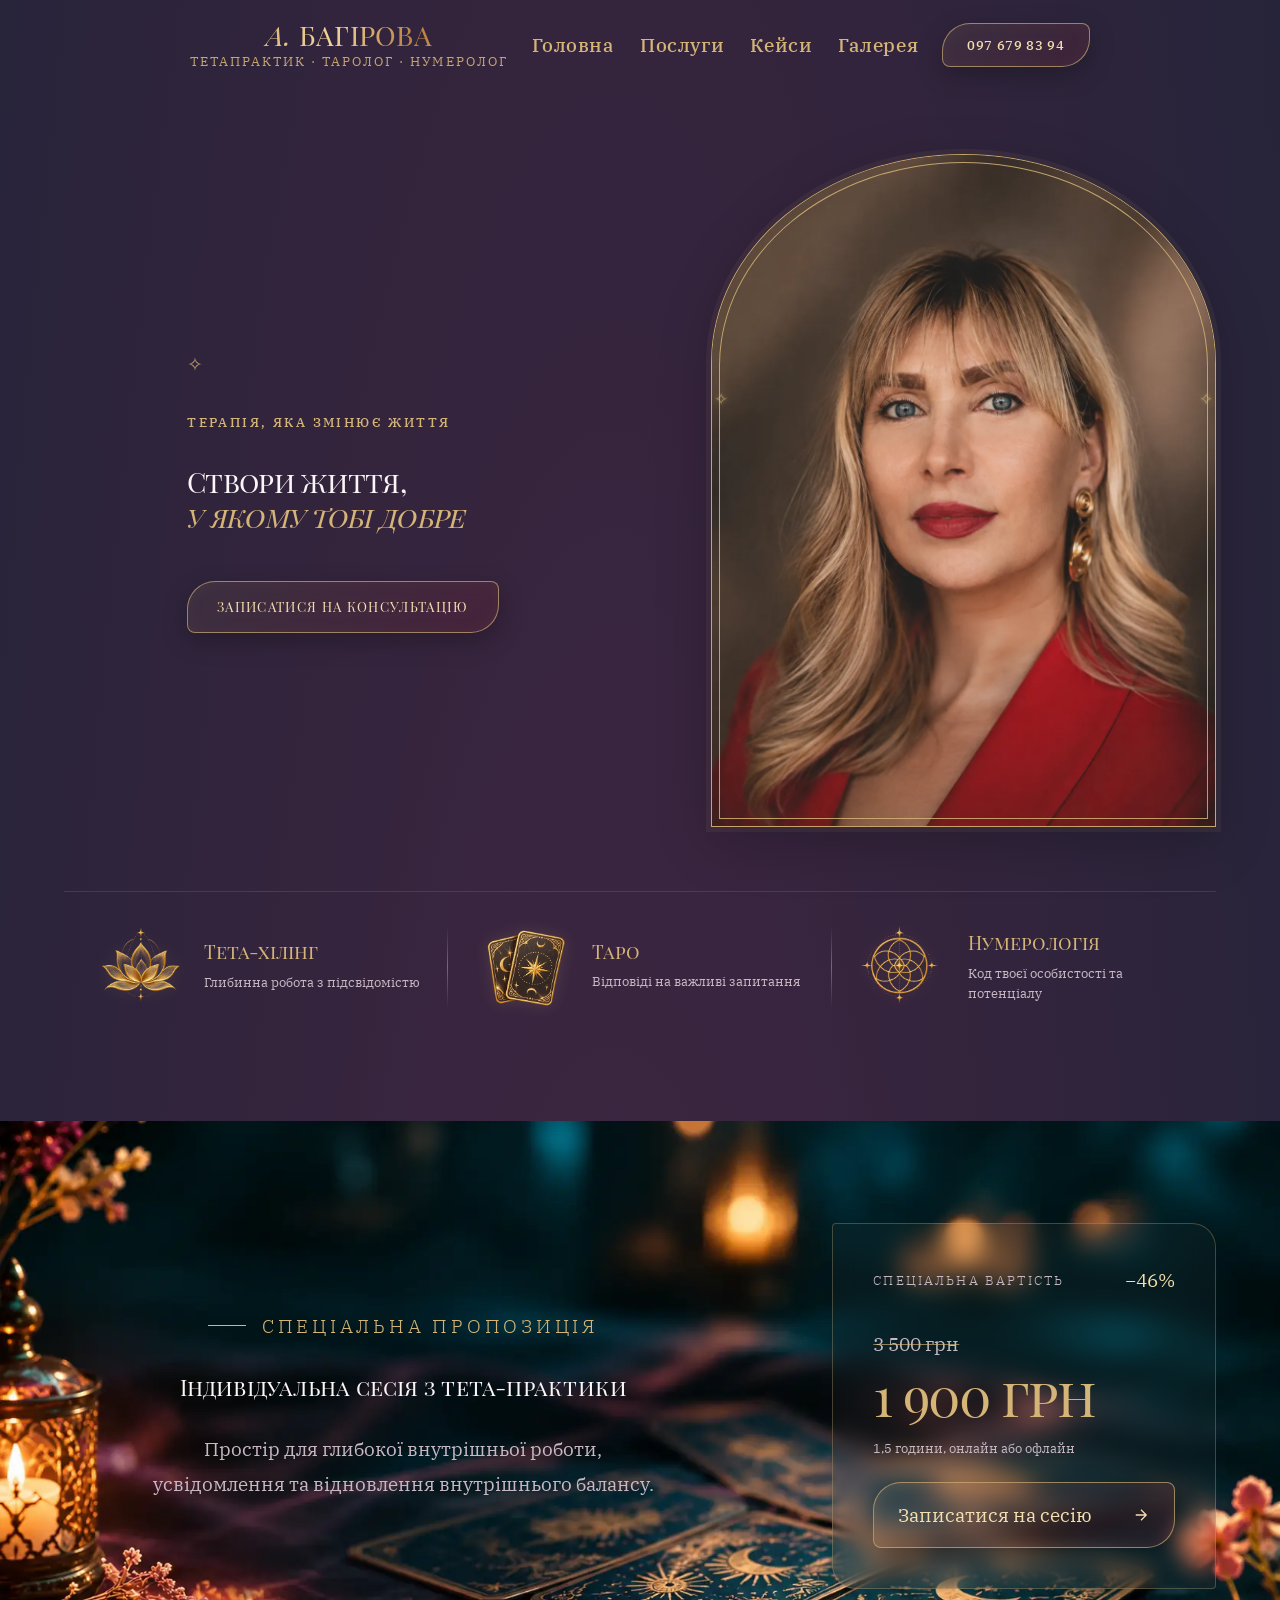
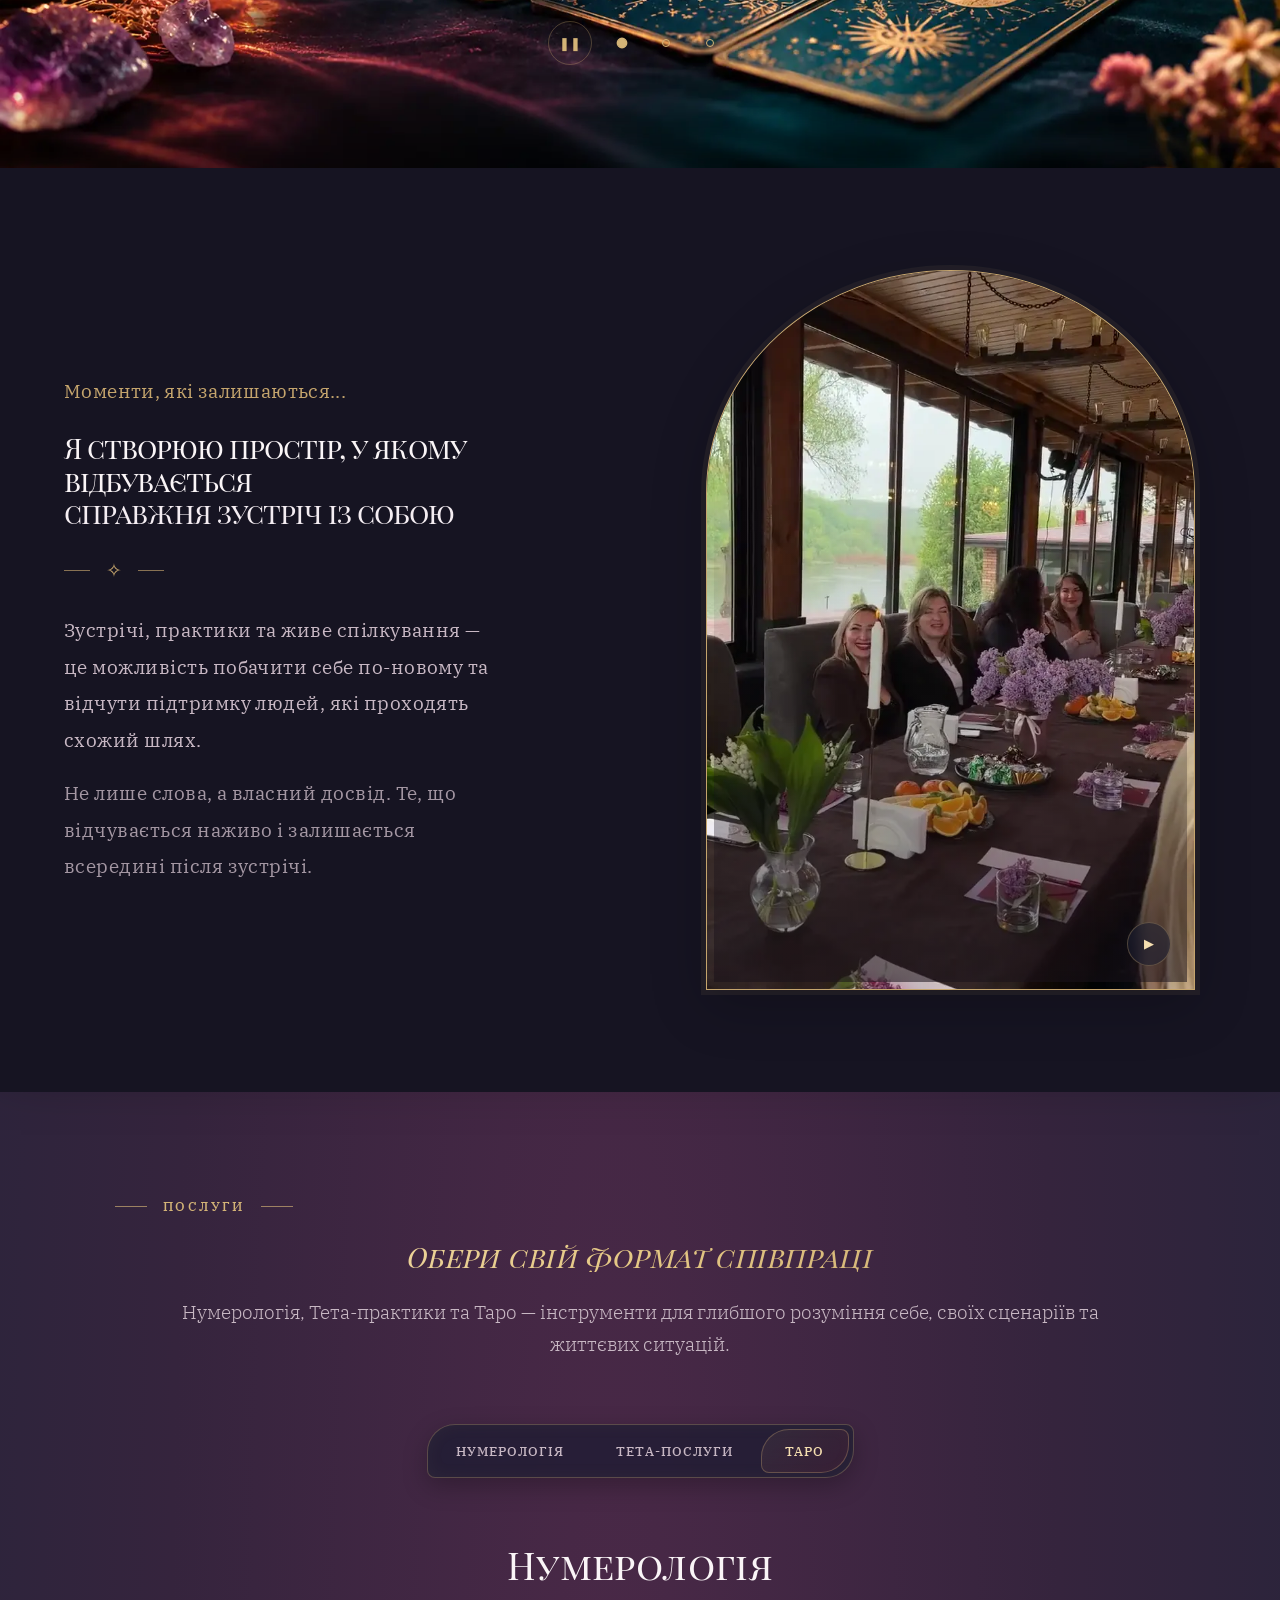
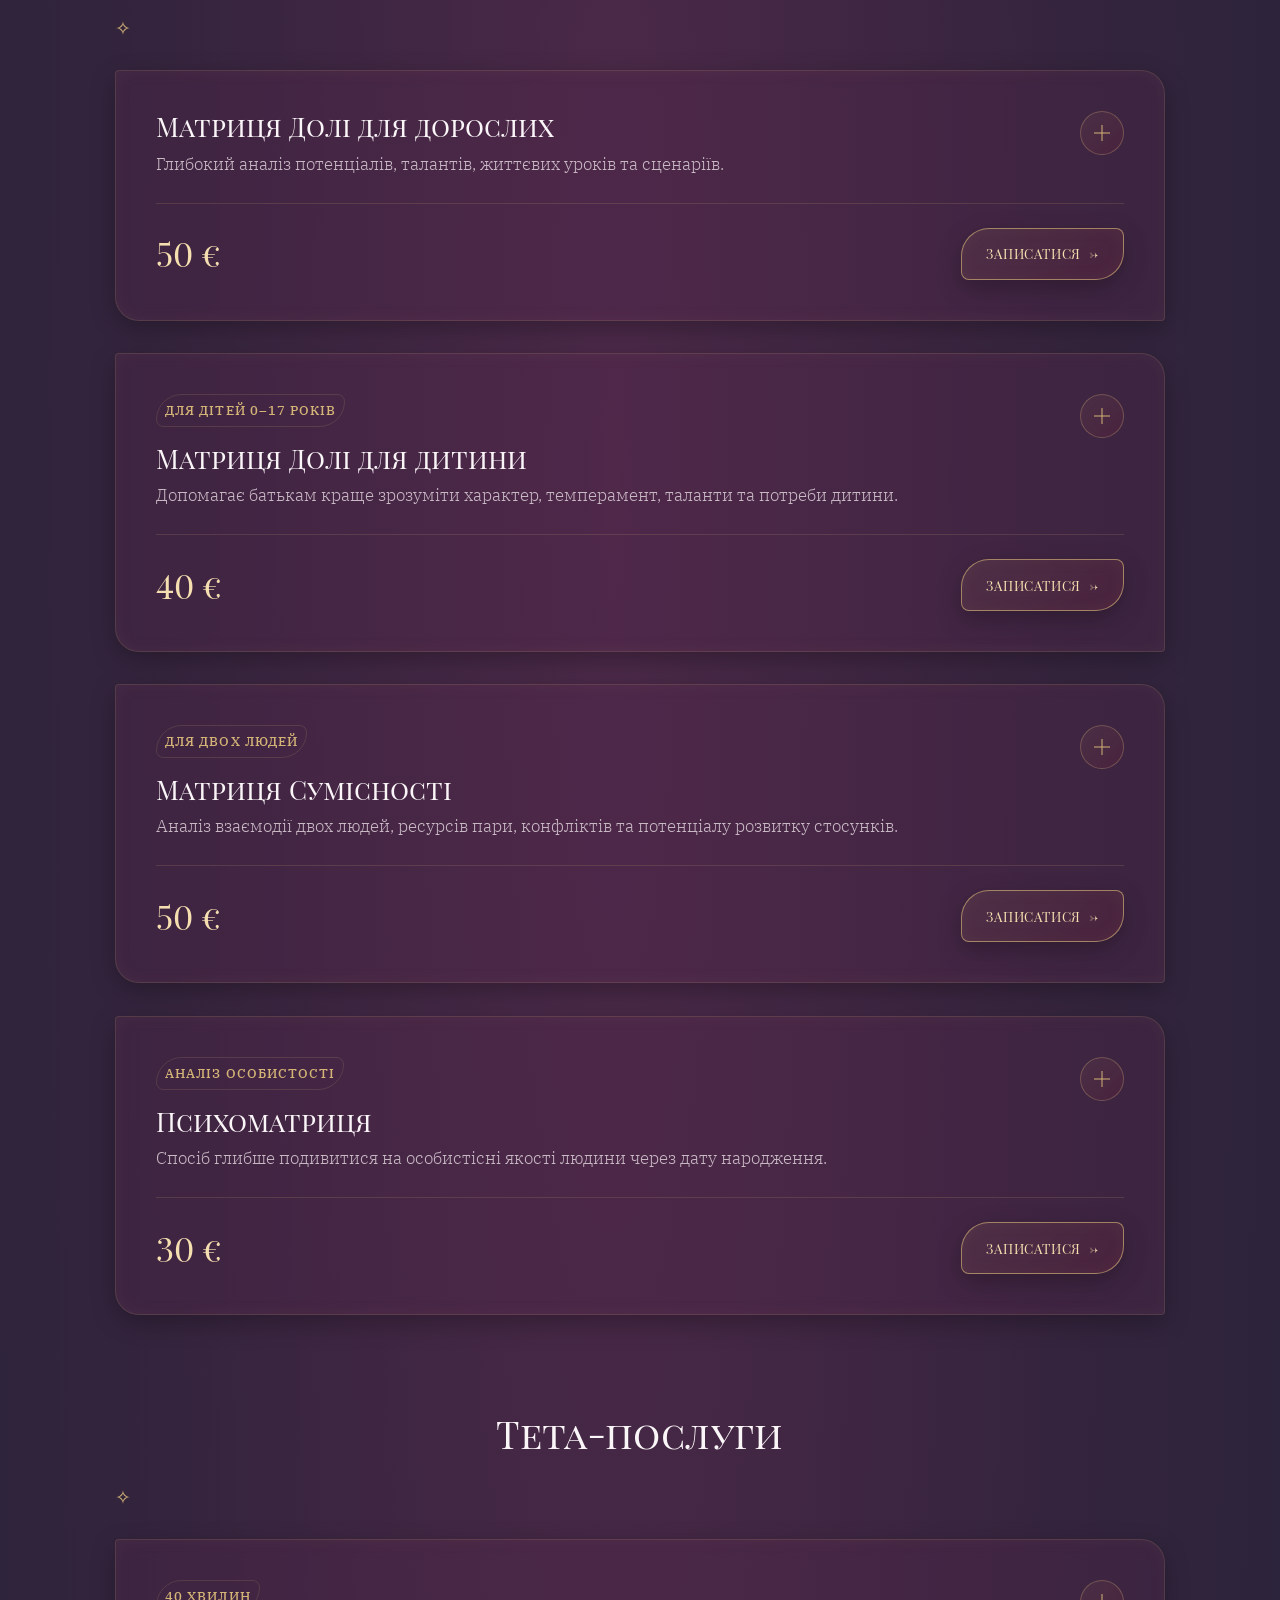
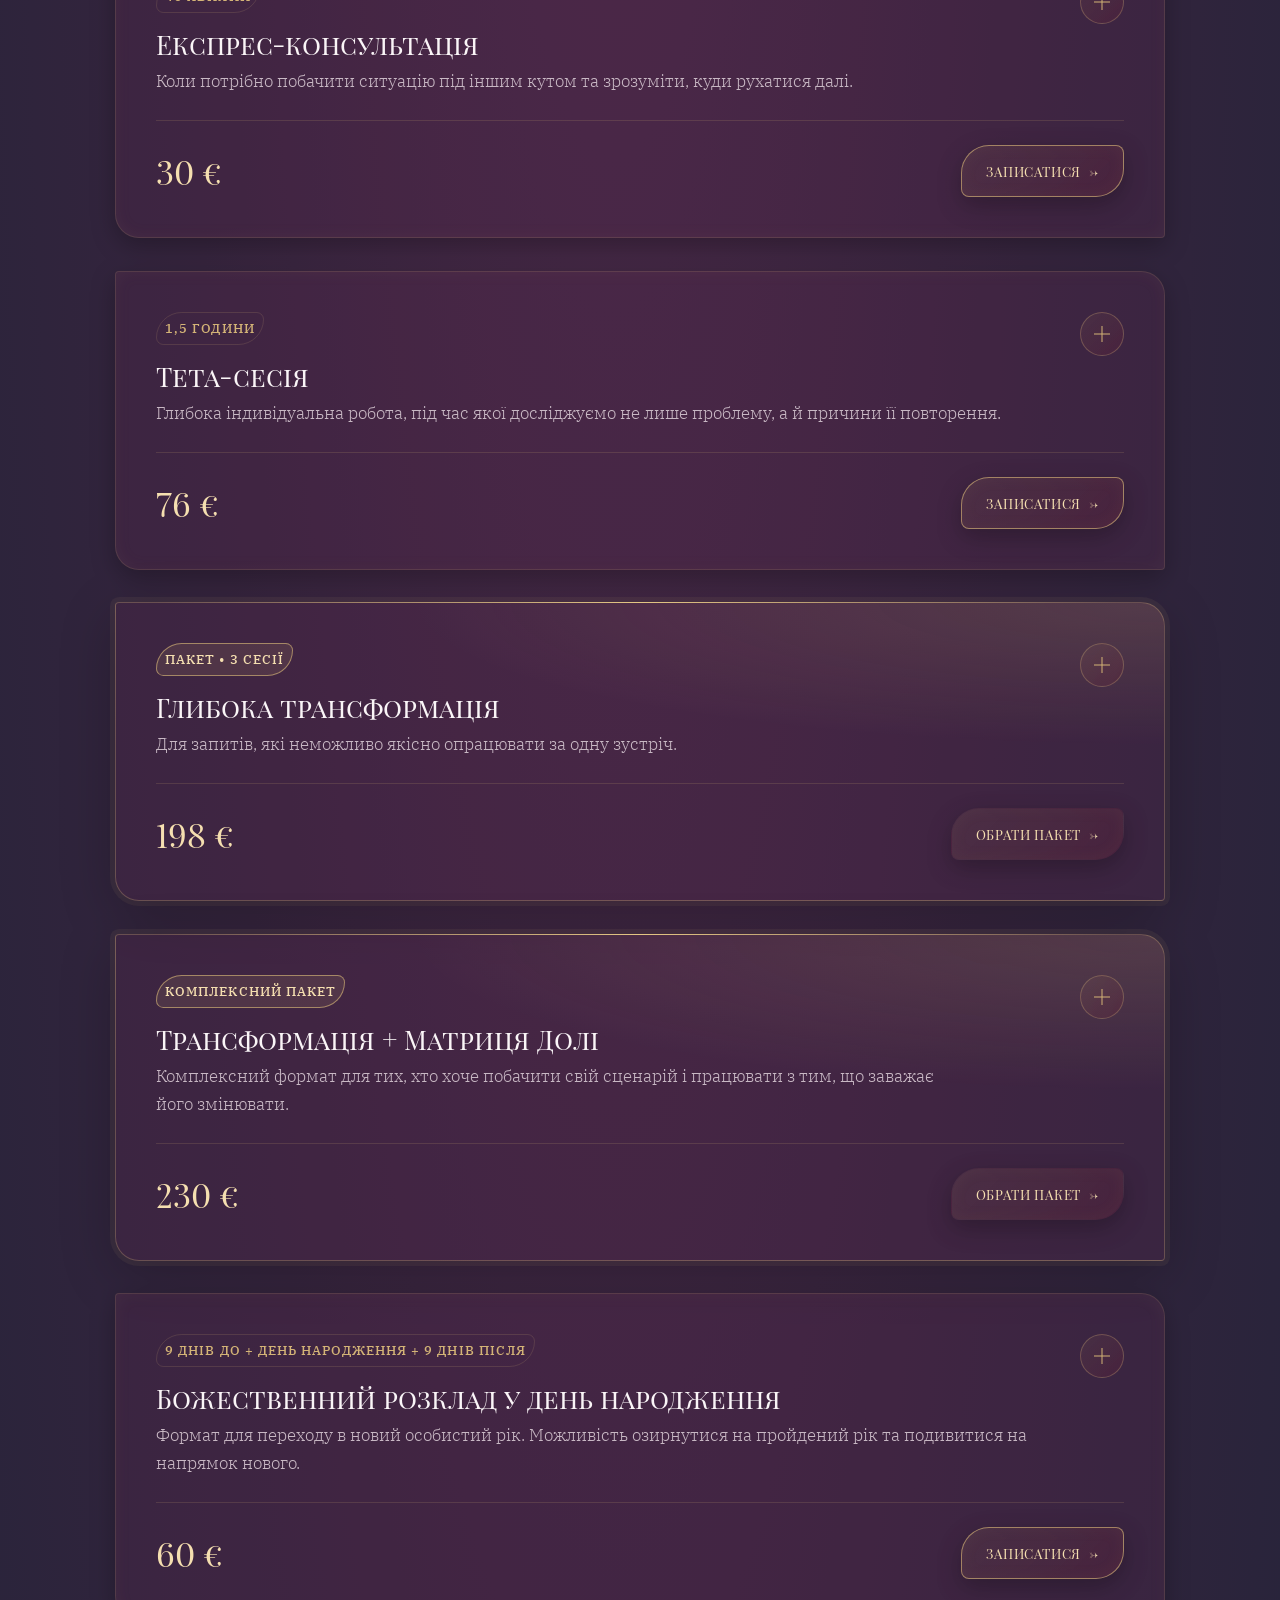
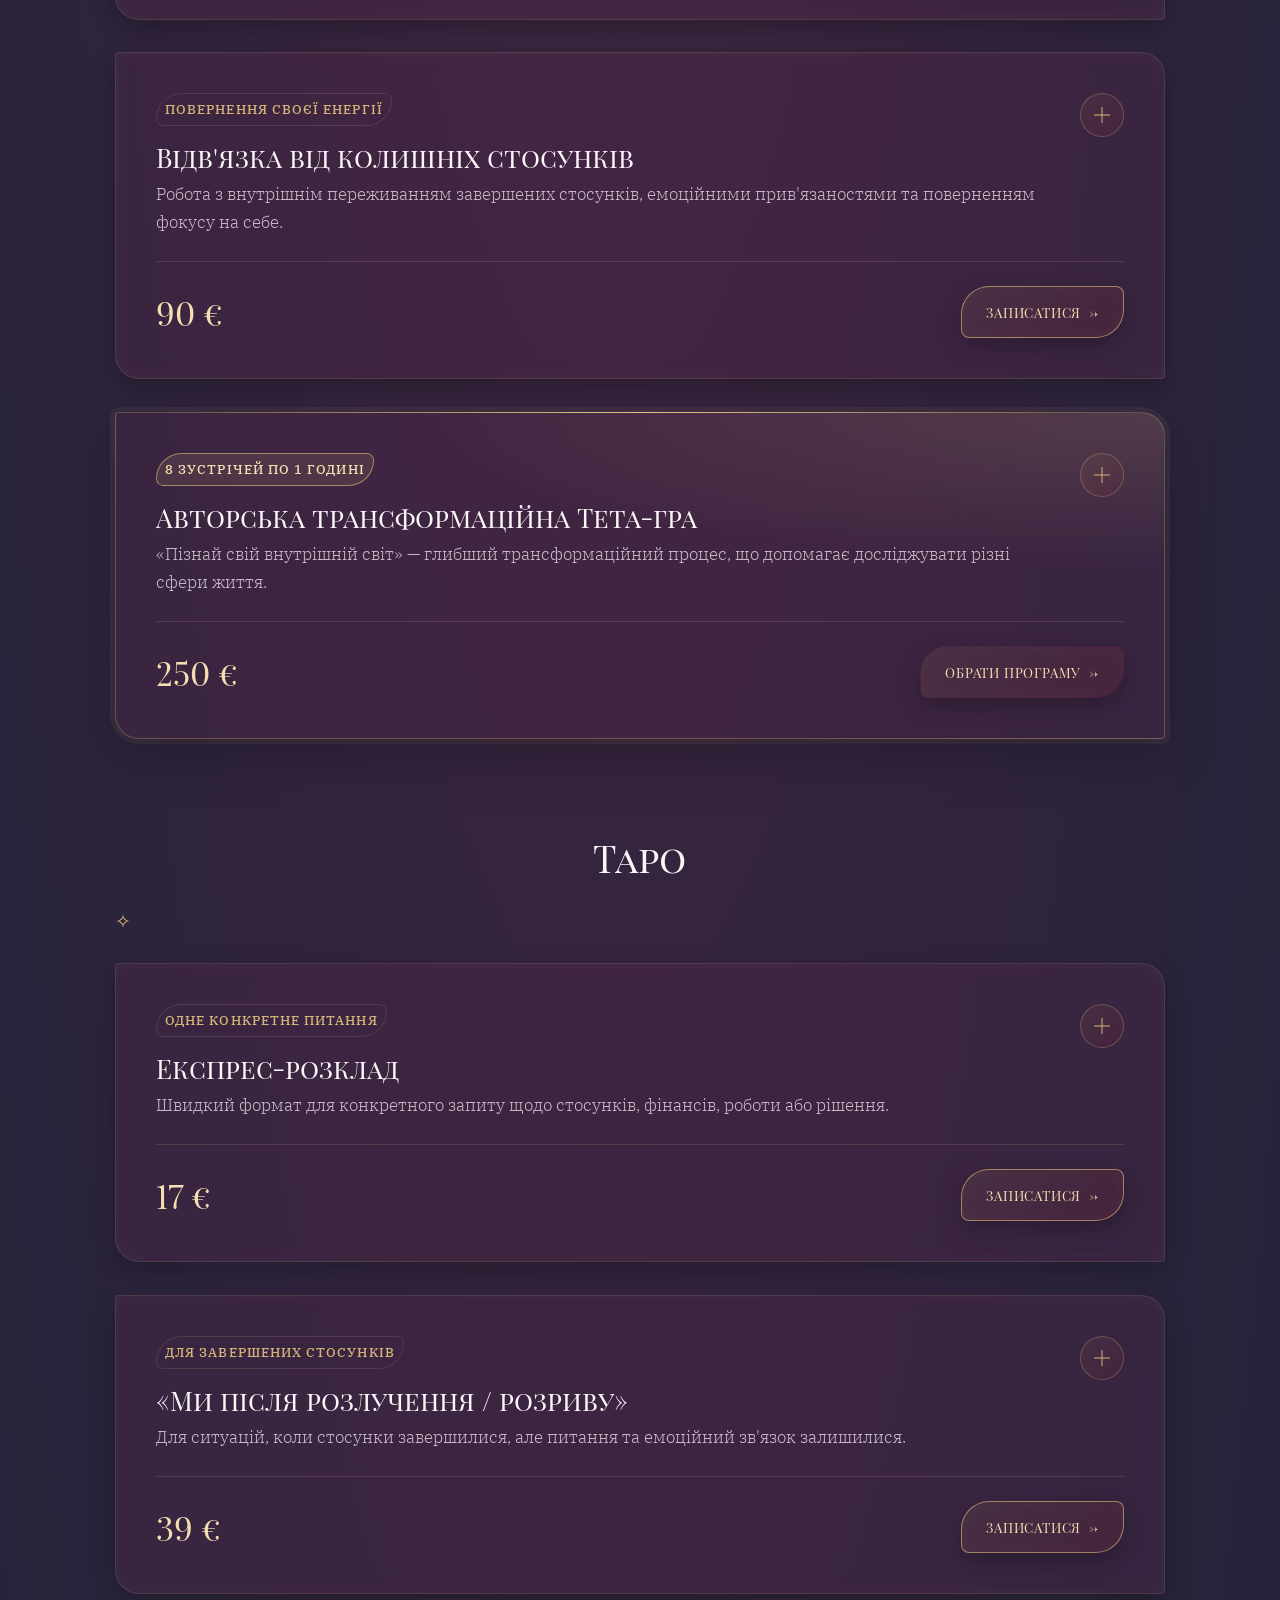
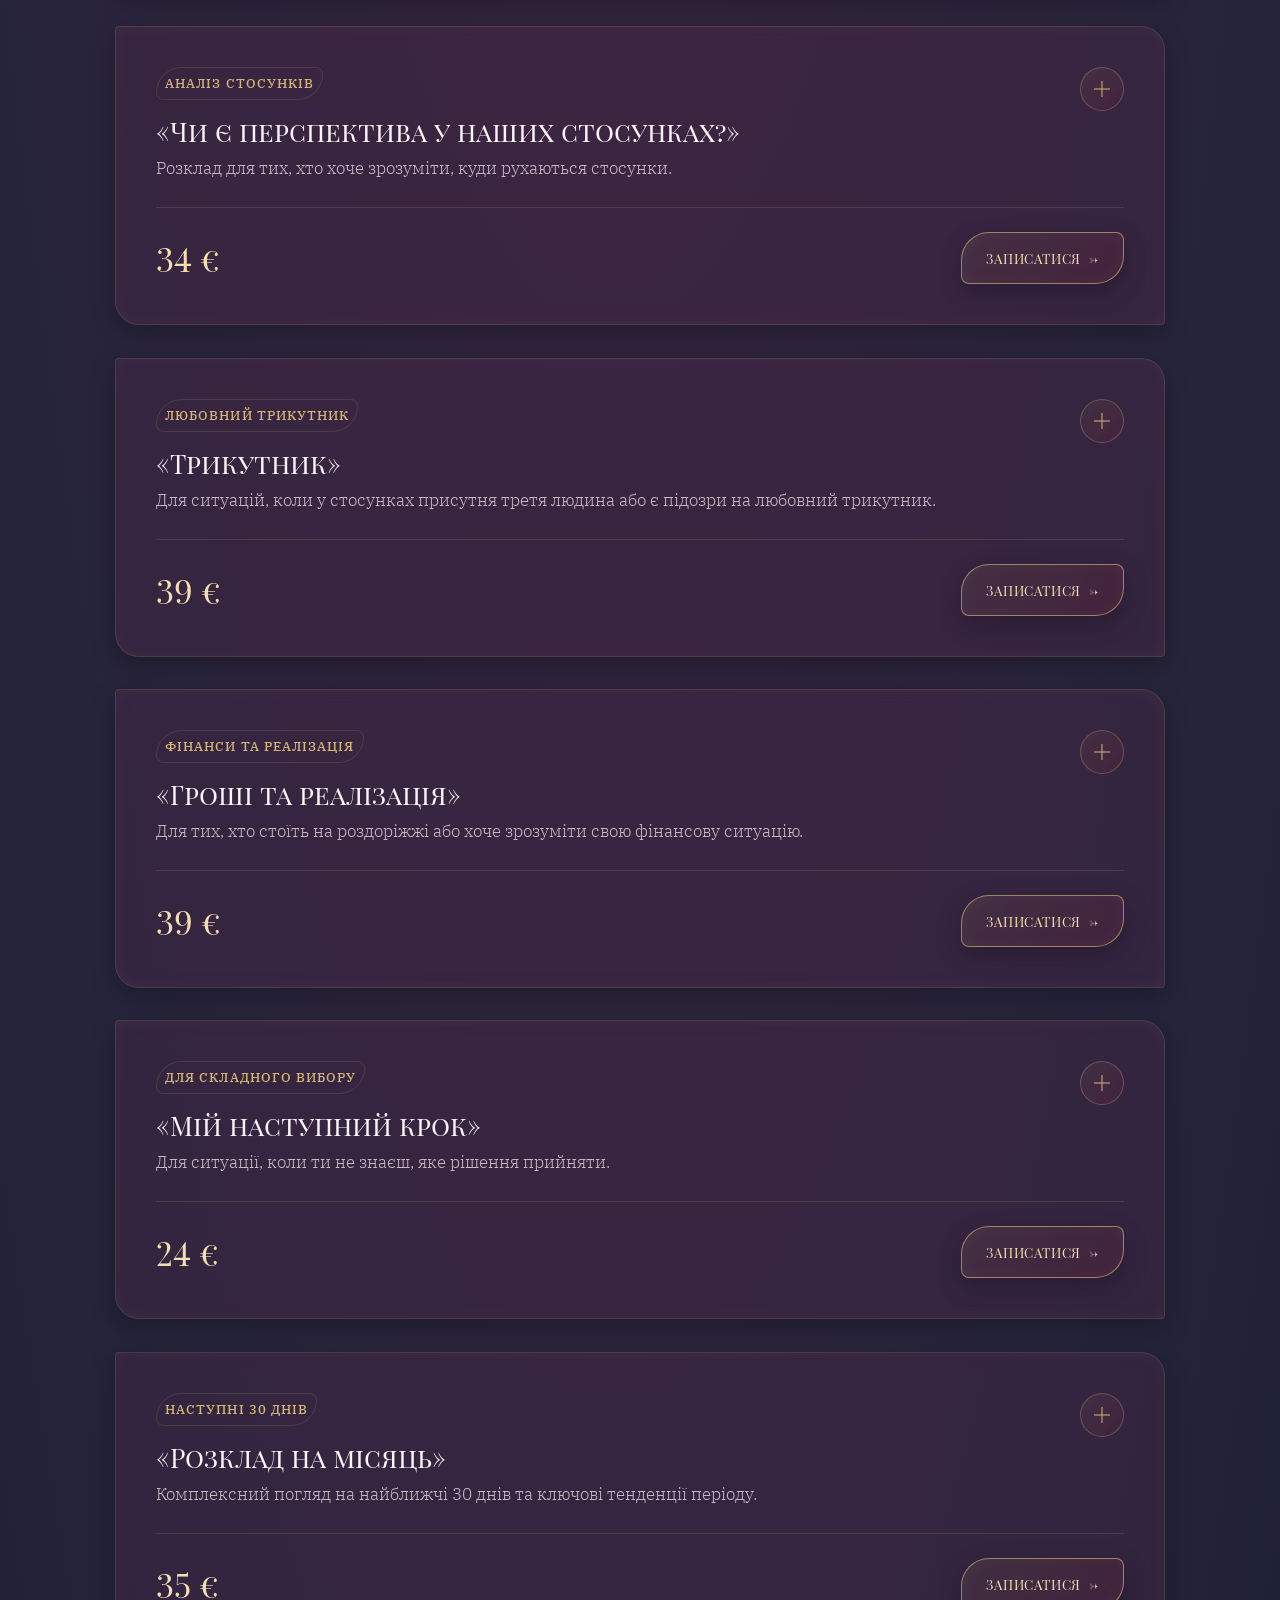
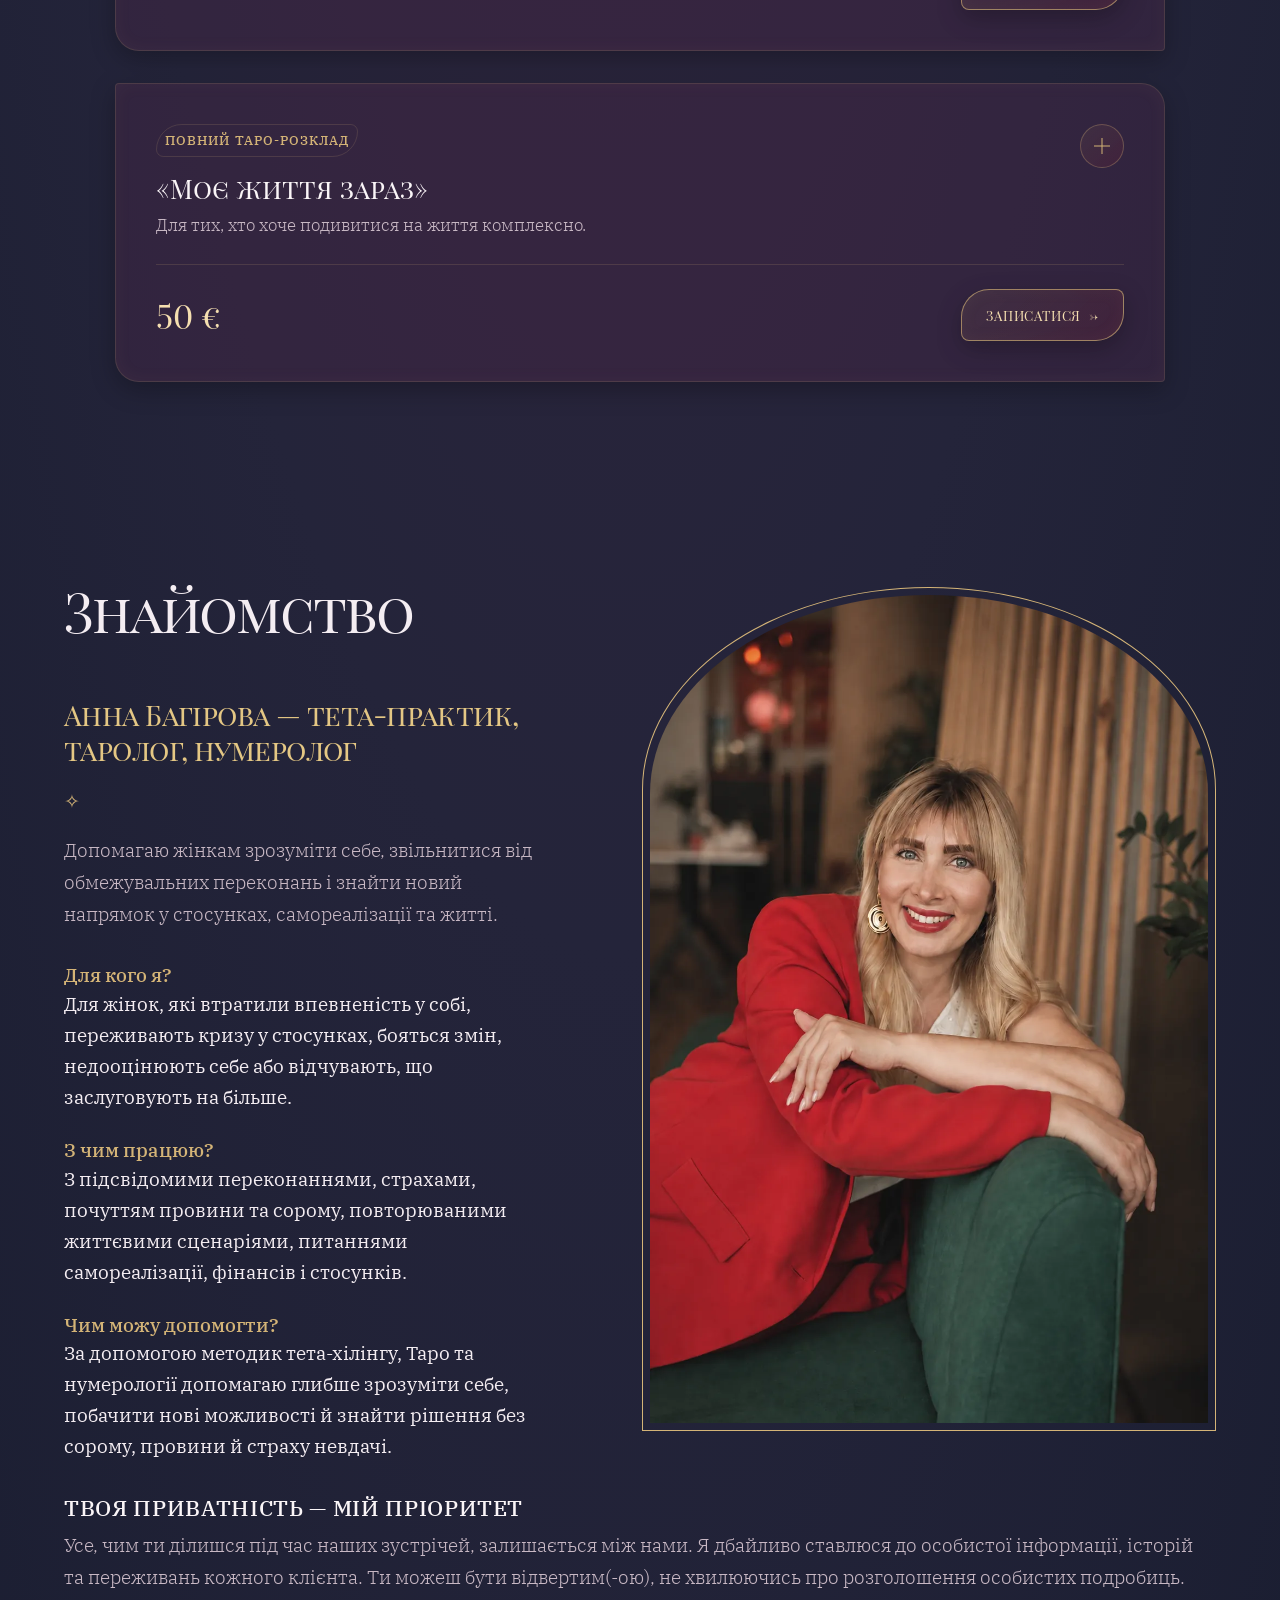
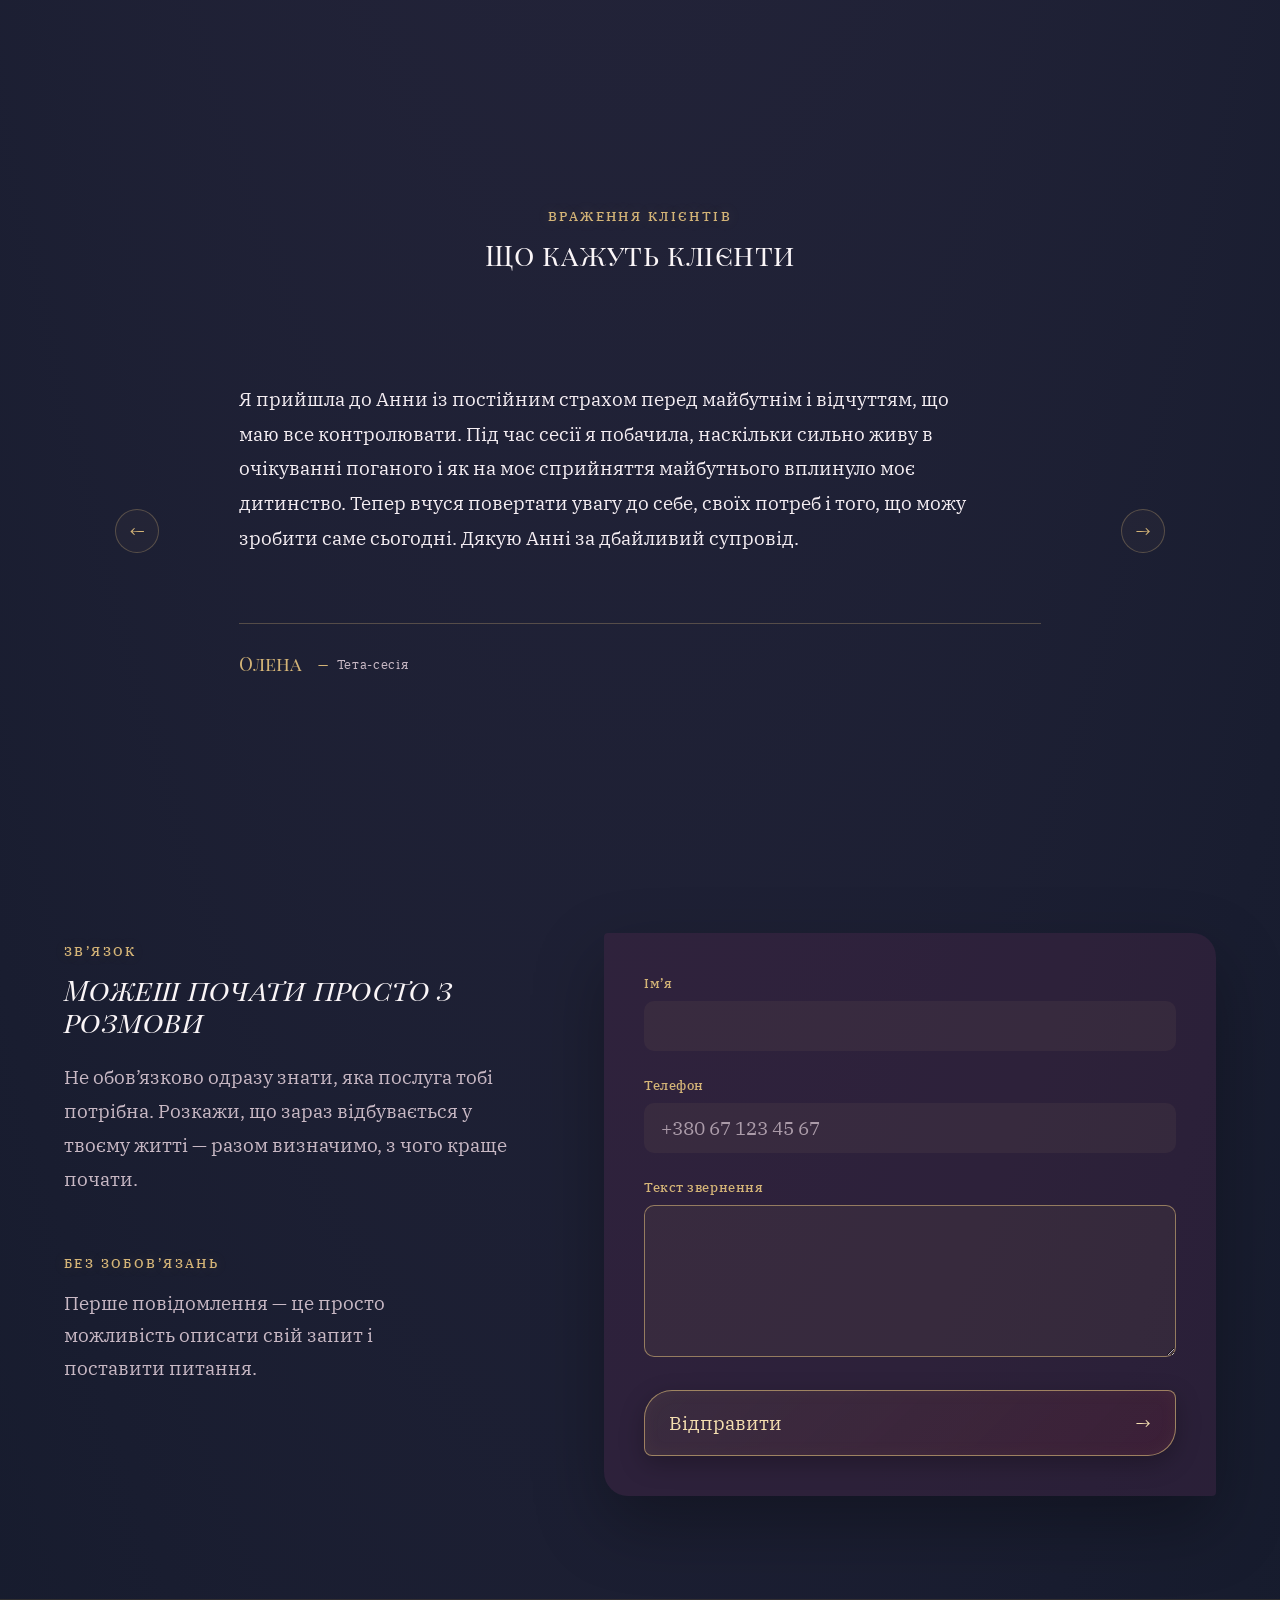
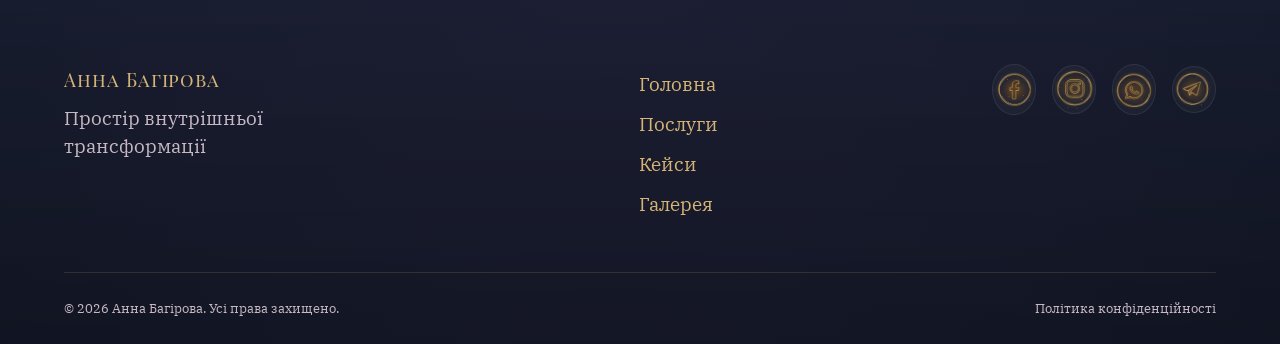
==== index.html @ c76c65c8 "feat: initial commit of portfolio site" ====
<!DOCTYPE html>
<html lang="uk">

<head>
    <meta charset="UTF-8">
    <meta name="viewport" content="width=device-width, initial-scale=1.0">

    <!-- SEO Meta Tags
         ЗАГЛУШКА ДОМЕНУ: коли буде домен, заміни https://example.com на свій
         (Ctrl+H → «https://example.com» → «https://твій-домен») у всіх HTML-файлах. -->
    <title>Анна Багірова — тетапрактик, таролог, нумеролог</title>
    <meta name="description"
        content="Індивідуальні консультації від Анни Багірової: тета-хілінг, Таро, матриця долі та нумерологія. Звільніться від обмежувальних переконань і змініть своє життя на краще.">
    <link rel="canonical" href="https://example.com/">

    <!-- Open Graph / Facebook / Telegram / Viber -->
    <meta property="og:type" content="website">
    <meta property="og:locale" content="uk_UA">
    <meta property="og:url" content="https://example.com/">
    <meta property="og:title" content="Анна Багірова — тетапрактик, таролог, нумеролог">
    <meta property="og:description"
        content="Індивідуальні консультації, Таро, нумерологія та тета-практика. Створи життя, у якому тобі добре.">
    <meta property="og:image" content="https://example.com/img/anna.teta_greatePhoto.webp">

    <!-- Twitter Card -->
    <meta name="twitter:card" content="summary_large_image">
    <meta name="twitter:title" content="Анна Багірова — тетапрактик, таролог, нумеролог">
    <meta name="twitter:description"
        content="Індивідуальні сесії з тета-практики, Таро та нумерології для гармонії та внутрішнього балансу.">
    <meta name="twitter:image" content="https://example.com/img/anna.teta_greatePhoto.webp">

    <!-- Schema.org structured data (JSON-LD).
         Коли з'явиться Telegram — додай його адресу в "sameAs". -->
    <script type="application/ld+json">
    {
      "@context": "https://schema.org",
      "@type": "ProfessionalService",
      "name": "Анна Багірова — Тетапрактик, Таролог, Нумеролог",
      "image": "https://example.com/img/anna.teta_greatePhoto.webp",
      "@id": "https://example.com/#professional-service",
      "url": "https://example.com/",
      "telephone": "+380976798394",
      "priceRange": "€€",
      "address": {
        "@type": "PostalAddress",
        "addressCountry": "UA"
      },
      "sameAs": [
        "https://www.instagram.com/anna.bagirova.teta/",
        "https://www.facebook.com/anna.osipenko.bagirova"
      ]
    }
    </script>

    <link rel="preconnect" href="https://fonts.googleapis.com">
    <link rel="preconnect" href="https://fonts.gstatic.com" crossorigin>

    <link
        href="https://fonts.googleapis.com/css2?family=IBM+Plex+Serif:ital,wght@0,300;0,400;0,500;1,400&amp;family=Playfair+Display+SC:ital,wght@0,400;1,400&amp;display=swap"
        rel="stylesheet">

    <meta name="theme-color" content="#191d30">
    <link rel="preload" as="image" href="img/anna.teta_greatePhoto.webp" type="image/webp" fetchpriority="high">

    <link rel="stylesheet" href="style.css">
</head>

<body>
    <header class="site-header" id="header">
        <div class="header-inner">
            <div class="brand-name">
                <a href="#hero"><i>А.</i> Багірова</a>
                <span class="brand-sub">Тетапрактик · таролог · нумеролог</span>
            </div>

            <nav class="site-nav" id="nav" aria-label="Головне меню">
                <ul>
                    <li><a href="#hero">Головна</a></li>
                    <li><a href="#services">Послуги</a></li>
                    <li><a href="cases.html">Кейси</a></li>
                    <li><a href="gallerySlade.html">Галерея</a></li>
                </ul>
            </nav>

            <div class="nav-actions">
                <a href="tel:+380976798394" class="header-contact">097 679 83 94</a>
                <button class="hamburger" id="hamburger" type="button" aria-label="Меню" aria-expanded="false"
                    aria-controls="nav">
                    <span></span><span></span><span></span>
                </button>
            </div>
        </div>
    </header>

    <main>
        <section class="hero" id="hero">
            <div class="hero-content">
                <p class="hero-text">Терапія, яка змінює життя</p>
                <h1>
                    <span>Створи життя,</span>
                    <span class="hero-title-accent">у якому тобі добре</span>
                </h1>
                <a href="#contact" class="hero-button">Записатися на консультацію</a>
            </div>

            <div class="hero-image-overlay">
                <img class="hero-image" src="img/anna.teta_greatePhoto.webp" width="1122" height="1402"
                    alt="Анна Багірова — тета-практик, таролог і нумеролог" fetchpriority="high">
                <span class="hero-frame-star hero-frame-star--left" aria-hidden="true">✧</span>
                <span class="hero-frame-star hero-frame-star--right" aria-hidden="true">✧</span>
            </div>

            <div class="hero-services">
                <ul class="hero-services__list" aria-label="Напрями практики">
                    <li>
                        <a class="hero-services__item" href="#teta">
                            <img class="hero-services__icon" src="hero-decorations/theta-lotus.webp" alt="" width="90"
                                height="90">
                            <span>
                                <span class="hero-services__title">Тета-хілінг</span>
                                <span class="hero-services__text">Глибинна робота з підсвідомістю</span>
                            </span>
                        </a>
                    </li>
                    <li>
                        <a class="hero-services__item" href="#taro">
                            <img class="hero-services__icon" src="hero-decorations/tarot-cards.webp" alt="" width="90"
                                height="90">
                            <span>
                                <span class="hero-services__title">Таро</span>
                                <span class="hero-services__text">Відповіді на важливі запитання</span>
                            </span>
                        </a>
                    </li>
                    <li>
                        <a class="hero-services__item" href="#num">
                            <img class="hero-services__icon" src="hero-decorations/numerology-mandala.webp" alt=""
                                width="90" height="90">
                            <span>
                                <span class="hero-services__title">Нумерологія</span>
                                <span class="hero-services__text">Код твоєї особистості та потенціалу</span>
                            </span>
                        </a>
                    </li>
                </ul>
            </div>
        </section>

        <!-- Сцена «наїзду»: promo прилипає до верху, блок з відео наїжджає на нього.
             Обгортка обмежує прилипання — далі promo прокручується разом зі сторінкою. -->
        <div class="promo-scene">
        <section class="promo-section" id="promo" aria-labelledby="promo-heading" aria-roledescription="карусель"
            hidden>
            <h2 class="visually-hidden" id="promo-heading">Акції та новинки</h2>

            <div class="promo-list" id="promo-list" aria-live="off"></div>

            <div class="promo-controls" hidden>
                <button type="button" class="promo-pause" aria-label="Зупинити автопрокрутку">
                    <span aria-hidden="true">❚❚</span>
                </button>
                <div class="promo-dots"></div>
            </div>

            <template id="promo-template">
                <article class="promo">
                    <div class="promo-content">
                        <p class="promo-label" data-field="label"></p>
                        <h3 class="promo-title" data-field="title"></h3>
                        <p class="promo-description" data-field="description"></p>
                    </div>

                    <div class="promo-offer">
                        <div class="promo-offer__top" data-hide>
                            <span class="promo-offer__caption" data-field="caption"></span>
                            <span class="promo-discount" data-field="badge"></span>
                        </div>

                        <p class="promo-prices" data-hide>
                            <s class="promo-old-price" data-hide>
                                <span class="visually-hidden">Стара ціна:</span>
                                <span data-field="oldPrice"></span>
                            </s>
                            <span class="promo-new-price">
                                <span class="visually-hidden">Ціна:</span>
                                <span data-field="price"></span>
                            </span>
                        </p>

                        <p class="promo-offer__note" data-field="note"></p>

                        <a class="promo-button" href="#contact">
                            <span data-field="ctaText"></span>
                            <svg aria-hidden="true" viewBox="0 0 24 24" width="18" height="18" fill="none"
                                stroke="currentColor" stroke-width="1.7">
                                <path d="M5 12h14M12 5l7 7-7 7" />
                            </svg>
                        </a>
                    </div>
                </article>
            </template>
        </section>

        <section class="event-video" aria-labelledby="event-video-title">
            <div class="event-video__inner">
                <div class="event-video__content">
                    <p class="event-video__label">Моменти, які залишаються...</p>

                    <h2 class="event-video__title" id="event-video-title">
                        Я створюю простір, у якому відбувається
                        <span class="event-video__accent">справжня зустріч із собою</span>
                    </h2>

                    <div class="event-video__divider" aria-hidden="true">✧</div>

                    <p class="event-video__description">
                        Зустрічі, практики та живе спілкування — це можливість побачити себе
                        по-новому та відчути підтримку людей, які проходять схожий шлях.
                    </p>
                    <p class="event-video__description event-video__description--secondary">
                        Не лише слова, а власний досвід. Те, що відчувається наживо
                        і залишається всередині після зустрічі.
                    </p>
                </div>

                <div class="event-video__frame">
                    <video class="event-video__video" src="video/event.mp4" poster="video/event-poster.webp"
                        muted loop playsinline preload="none" aria-hidden="true"></video>
                    <button class="event-video__toggle" type="button" aria-label="Зупинити відео" hidden>
                        <span aria-hidden="true">❚❚</span>
                    </button>
                </div>
            </div>
        </section>
        </div>

        <section class="services" id="services">
            <div class="services-header">
                <span class="label">Послуги</span>
                <h2 class="text-accent" id="services-title">Обери свій формат співпраці</h2>
                <p>Нумерологія, Тета-практики та Таро — інструменти для глибшого розуміння себе, своїх сценаріїв та
                    життєвих ситуацій.</p>
            </div>

            <div class="services-list">
                <!-- НУМЕРОЛОГІЯ -->
                <h3 class="category-title" id="num">Нумерологія</h3>
                <span class="about-divider" aria-hidden="true">✧</span>

                <article class="card">
                    <div>
                        <h4>Матриця Долі для дорослих</h4>
                        <p>Глибокий аналіз потенціалів, талантів, життєвих уроків та сценаріїв.</p>
                        <button type="button" class="toggle-btn" aria-expanded="false" aria-controls="service-details-1"
                            aria-label="Деталі послуги: Матриця Долі для дорослих"></button>
                        <ul id="service-details-1">
                            <li>сильні сторони та здібності</li>
                            <li>призначення та реалізація</li>
                            <li>фінансовий потенціал</li>
                            <li>любов і партнерські сценарії</li>
                            <li>повторювані життєві сценарії</li>
                            <li>ресурси та точки розвитку</li>
                            <li>важливі періоди життя</li>
                        </ul>
                    </div>
                    <div class="card-footer">
                        <span class="price">50 €</span>
                        <a href="#contact" class="btn">Записатися</a>
                    </div>
                </article>

                <article class="card">
                    <div>
                        <span class="card-label">Для дітей 0–17 років</span>
                        <h4>Матриця Долі для дитини</h4>
                        <p>Допомагає батькам краще зрозуміти характер, темперамент, таланти та потреби дитини.</p>
                        <button type="button" class="toggle-btn" aria-expanded="false" aria-controls="service-details-2"
                            aria-label="Деталі послуги: Матриця Долі для дитини"></button>
                        <ul id="service-details-2">
                            <li>природні здібності та таланти</li>
                            <li>характер і темперамент</li>
                            <li>мотивація дитини</li>
                            <li>навчання та реалізація талантів</li>
                            <li>сильні та вразливі сторони</li>
                            <li>можливі конфліктні сценарії</li>
                            <li>як підтримувати дитину</li>
                        </ul>
                    </div>
                    <div class="card-footer">
                        <span class="price">40 €</span>
                        <a href="#contact" class="btn">Записатися</a>
                    </div>
                </article>

                <article class="card">
                    <div>
                        <span class="card-label">Для двох людей</span>
                        <h4>Матриця Сумісності</h4>
                        <p>Аналіз взаємодії двох людей, ресурсів пари, конфліктів та потенціалу розвитку стосунків.</p>
                        <button type="button" class="toggle-btn" aria-expanded="false" aria-controls="service-details-3"
                            aria-label="Деталі послуги: Матриця Сумісності"></button>
                        <ul id="service-details-3">
                            <li>що вас притягує</li>
                            <li>ресурс пари</li>
                            <li>можливі конфлікти</li>
                            <li>емоційна та сексуальна взаємодія</li>
                            <li>фінансові сценарії</li>
                            <li>побутова сумісність</li>
                            <li>потенціал розвитку стосунків</li>
                        </ul>
                    </div>
                    <div class="card-footer">
                        <span class="price">50 €</span>
                        <a href="#contact" class="btn">Записатися</a>
                    </div>
                </article>

                <article class="card">
                    <div>
                        <span class="card-label">Аналіз особистості</span>
                        <h4>Психоматриця</h4>
                        <p>Спосіб глибше подивитися на особистісні якості людини через дату народження.</p>
                        <button type="button" class="toggle-btn" aria-expanded="false" aria-controls="service-details-4"
                            aria-label="Деталі послуги: Психоматриця"></button>
                        <ul id="service-details-4">
                            <li>характер</li>
                            <li>сила волі</li>
                            <li>енергетичний потенціал</li>
                            <li>логіка та інтуїція</li>
                            <li>цілеспрямованість</li>
                            <li>здібності до навчання</li>
                            <li>сильні та слабкі сторони</li>
                        </ul>
                    </div>
                    <div class="card-footer">
                        <span class="price">30 €</span>
                        <a href="#contact" class="btn">Записатися</a>
                    </div>
                </article>

                <!-- ТЕТА-ПОСЛУГИ -->
                <h3 class="category-title" id="teta">Тета-послуги</h3>
                <span class="about-divider" aria-hidden="true">✧</span>

                <article class="card">
                    <div>
                        <span class="card-label">40 хвилин</span>
                        <h4>Експрес-консультація</h4>
                        <p>Коли потрібно побачити ситуацію під іншим кутом та зрозуміти, куди рухатися далі.</p>
                        <button type="button" class="toggle-btn" aria-expanded="false" aria-controls="service-details-5"
                            aria-label="Деталі послуги: Експрес-консультація"></button>
                        <ul id="service-details-5">
                            <li>стосунки</li>
                            <li>рішення</li>
                            <li>гроші</li>
                            <li>робота</li>
                            <li>внутрішній стан</li>
                            <li>конфліктна ситуація</li>
                            <li>повторюваний сценарій</li>
                        </ul>
                    </div>
                    <div class="card-footer">
                        <span class="price">30 €</span>
                        <a href="#contact" class="btn">Записатися</a>
                    </div>
                </article>

                <article class="card">
                    <div>
                        <span class="card-label">1,5 години</span>
                        <h4>Тета-сесія</h4>
                        <p>Глибока індивідуальна робота, під час якої досліджуємо не лише проблему, а й причини її
                            повторення.</p>
                        <button type="button" class="toggle-btn" aria-expanded="false" aria-controls="service-details-6"
                            aria-label="Деталі послуги: Тета-сесія"></button>
                        <ul id="service-details-6">
                            <li>що відбувається</li>
                            <li>чому це повторюється</li>
                            <li>що ти відчуваєш</li>
                            <li>у що ти віриш про себе та світ</li>
                            <li>що заважає отримати бажане</li>
                        </ul>
                    </div>
                    <div class="card-footer">
                        <span class="price">76 €</span>
                        <a href="#contact" class="btn">Записатися</a>
                    </div>
                </article>

                <article class="card featured">
                    <div>
                        <span class="card-label">Пакет • 3 сесії</span>
                        <h4>Глибока трансформація</h4>
                        <p>Для запитів, які неможливо якісно опрацювати за одну зустріч.</p>
                        <button type="button" class="toggle-btn" aria-expanded="false" aria-controls="service-details-7"
                            aria-label="Деталі послуги: Глибока трансформація"></button>
                        <ul id="service-details-7">
                            <li>3 Тета-сесії по 1,5 години</li>
                            <li>один великий запит</li>
                            <li>або кілька взаємопов'язаних тем</li>
                            <li>стосунки та самоцінність</li>
                            <li>гроші та установки</li>
                            <li>самооцінка та кордони</li>
                        </ul>
                    </div>
                    <div class="card-footer">
                        <span class="price">198 €</span>
                        <a href="#contact" class="btn">Обрати пакет</a>
                    </div>
                </article>

                <article class="card featured">
                    <div>
                        <span class="card-label">Комплексний пакет</span>
                        <h4>Трансформація + Матриця Долі</h4>
                        <p>Комплексний формат для тих, хто хоче побачити свій сценарій і працювати з тим, що заважає
                            його змінювати.</p>
                        <button type="button" class="toggle-btn" aria-expanded="false" aria-controls="service-details-8"
                            aria-label="Деталі послуги: Трансформація + Матриця Долі"></button>
                        <ul id="service-details-8">
                            <li>3 Тета-сесії по 1,5 години</li>
                            <li>Матриця Долі для дорослого</li>
                            <li>або Дитяча Матриця Долі</li>
                            <li>або Матриця Сумісності</li>
                        </ul>
                    </div>
                    <div class="card-footer">
                        <span class="price">230 €</span>
                        <a href="#contact" class="btn">Обрати пакет</a>
                    </div>
                </article>

                <article class="card">
                    <div>
                        <span class="card-label">9 днів до + день народження + 9 днів після</span>
                        <h4>Божественний розклад у день народження</h4>
                        <p>Формат для переходу в новий особистий рік. Можливість озирнутися на пройдений рік та
                            подивитися на напрямок нового.</p>
                        <button type="button" class="toggle-btn" aria-expanded="false" aria-controls="service-details-9"
                            aria-label="Деталі послуги: Божественний розклад у день народження"></button>
                        <ul id="service-details-9">
                            <li>головна енергія нового року</li>
                            <li>стосунки</li>
                            <li>фінанси</li>
                            <li>робота та реалізація</li>
                            <li>можливості та виклики</li>
                            <li>головний ресурс</li>
                            <li>рекомендації на особистий рік</li>
                        </ul>
                    </div>
                    <div class="card-footer">
                        <span class="price">60 €</span>
                        <a href="#contact" class="btn">Записатися</a>
                    </div>
                </article>

                <article class="card">
                    <div>
                        <span class="card-label">Повернення своєї енергії</span>
                        <h4>Відв'язка від колишніх стосунків</h4>
                        <p>Робота з внутрішнім переживанням завершених стосунків, емоційними прив'язаностями та
                            поверненням фокусу на себе.</p>
                        <button type="button" class="toggle-btn" aria-expanded="false"
                            aria-controls="service-details-10"
                            aria-label="Деталі послуги: Відв'язка від колишніх стосунків"></button>
                        <ul id="service-details-10">
                            <li>що досі тримає у цих стосунках</li>
                            <li>які емоції залишилися</li>
                            <li>які прив'язаності сформувалися</li>
                            <li>що важливо забрати з цього досвіду</li>
                            <li>як повернути фокус на себе</li>
                        </ul>
                    </div>
                    <div class="card-footer">
                        <span class="price">90 €</span>
                        <a href="#contact" class="btn">Записатися</a>
                    </div>
                </article>

                <article class="card featured">
                    <div>
                        <span class="card-label">8 зустрічей по 1 годині</span>
                        <h4>Авторська трансформаційна Тета-гра</h4>
                        <p>«Пізнай свій внутрішній світ» — глибший трансформаційний процес, що допомагає досліджувати
                            різні сфери життя.</p>
                        <button type="button" class="toggle-btn" aria-expanded="false"
                            aria-controls="service-details-11"
                            aria-label="Деталі послуги: Авторська трансформаційна Тета-гра"></button>
                        <ul id="service-details-11">
                            <li>справжні бажання</li>
                            <li>внутрішні обмеження та страхи</li>
                            <li>установки та сценарії</li>
                            <li>стосунки із собою та іншими</li>
                            <li>гроші та реалізація</li>
                            <li>внутрішні ресурси</li>
                            <li>нові можливості</li>
                        </ul>
                    </div>
                    <div class="card-footer">
                        <span class="price">250 €</span>
                        <a href="#contact" class="btn">Обрати програму</a>
                    </div>
                </article>

                <!-- ТАРО -->
                <h3 class="category-title" id="taro">Таро</h3>
                <span class="about-divider" aria-hidden="true">✧</span>

                <article class="card">
                    <div>
                        <span class="card-label">Одне конкретне питання</span>
                        <h4>Експрес-розклад</h4>
                        <p>Швидкий формат для конкретного запиту щодо стосунків, фінансів, роботи або рішення.</p>
                        <button type="button" class="toggle-btn" aria-expanded="false"
                            aria-controls="service-details-12" aria-label="Деталі послуги: Експрес-розклад"></button>
                        <ul id="service-details-12">
                            <li>що відбувається між нами</li>
                            <li>що людина відчуває</li>
                            <li>про що думає</li>
                            <li>які її наміри</li>
                            <li>що відбувається у фінансах</li>
                            <li>куди рухатися у роботі</li>
                        </ul>
                    </div>
                    <div class="card-footer">
                        <span class="price">17 €</span>
                        <a href="#contact" class="btn">Записатися</a>
                    </div>
                </article>

                <article class="card">
                    <div>
                        <span class="card-label">Для завершених стосунків</span>
                        <h4>«Ми після розлучення / розриву»</h4>
                        <p>Для ситуацій, коли стосунки завершилися, але питання та емоційний зв'язок залишилися.</p>
                        <button type="button" class="toggle-btn" aria-expanded="false"
                            aria-controls="service-details-13"
                            aria-label="Деталі послуги: «Ми після розлучення / розриву»"></button>
                        <ul id="service-details-13">
                            <li>причина розриву</li>
                            <li>що людина відчуває зараз</li>
                            <li>емоційний зв'язок</li>
                            <li>можливість відновлення контакту</li>
                            <li>що заважає примиренню</li>
                            <li>рекомендація</li>
                        </ul>
                    </div>
                    <div class="card-footer">
                        <span class="price">39 €</span>
                        <a href="#contact" class="btn">Записатися</a>
                    </div>
                </article>

                <article class="card">
                    <div>
                        <span class="card-label">Аналіз стосунків</span>
                        <h4>«Чи є перспектива у наших стосунках?»</h4>
                        <p>Розклад для тих, хто хоче зрозуміти, куди рухаються стосунки.</p>
                        <button type="button" class="toggle-btn" aria-expanded="false"
                            aria-controls="service-details-14"
                            aria-label="Деталі послуги: «Чи є перспектива у наших стосунках?»"></button>
                        <ul id="service-details-14">
                            <li>потенціал пари</li>
                            <li>думки та почуття партнера</li>
                            <li>наміри</li>
                            <li>готовність до серйозних стосунків</li>
                            <li>проблемні точки</li>
                            <li>перспектива офіційних стосунків</li>
                        </ul>
                    </div>
                    <div class="card-footer">
                        <span class="price">34 €</span>
                        <a href="#contact" class="btn">Записатися</a>
                    </div>
                </article>

                <article class="card">
                    <div>
                        <span class="card-label">Любовний трикутник</span>
                        <h4>«Трикутник»</h4>
                        <p>Для ситуацій, коли у стосунках присутня третя людина або є підозри на любовний трикутник.</p>
                        <button type="button" class="toggle-btn" aria-expanded="false"
                            aria-controls="service-details-15" aria-label="Деталі послуги: «Трикутник»"></button>
                        <ul id="service-details-15">
                            <li>що відбувається між партнерами</li>
                            <li>роль третьої людини</li>
                            <li>почуття та наміри кожного</li>
                            <li>що приховано</li>
                            <li>куди рухається ситуація</li>
                            <li>рекомендація</li>
                        </ul>
                    </div>
                    <div class="card-footer">
                        <span class="price">39 €</span>
                        <a href="#contact" class="btn">Записатися</a>
                    </div>
                </article>

                <article class="card">
                    <div>
                        <span class="card-label">Фінанси та реалізація</span>
                        <h4>«Гроші та реалізація»</h4>
                        <p>Для тих, хто стоїть на роздоріжжі або хоче зрозуміти свою фінансову ситуацію.</p>
                        <button type="button" class="toggle-btn" aria-expanded="false"
                            aria-controls="service-details-16"
                            aria-label="Деталі послуги: «Гроші та реалізація»"></button>
                        <ul id="service-details-16">
                            <li>що відбувається з фінансами</li>
                            <li>що блокує рух</li>
                            <li>де можливості</li>
                            <li>що може принести прибуток</li>
                            <li>професійний напрямок</li>
                            <li>найближчі тенденції</li>
                        </ul>
                    </div>
                    <div class="card-footer">
                        <span class="price">39 €</span>
                        <a href="#contact" class="btn">Записатися</a>
                    </div>
                </article>

                <article class="card">
                    <div>
                        <span class="card-label">Для складного вибору</span>
                        <h4>«Мій наступний крок»</h4>
                        <p>Для ситуації, коли ти не знаєш, яке рішення прийняти.</p>
                        <button type="button" class="toggle-btn" aria-expanded="false"
                            aria-controls="service-details-17"
                            aria-label="Деталі послуги: «Мій наступний крок»"></button>
                        <ul id="service-details-17">
                            <li>порівняння двох варіантів</li>
                            <li>можливі наслідки кожного шляху</li>
                            <li>ресурсний напрямок</li>
                        </ul>
                    </div>
                    <div class="card-footer">
                        <span class="price">24 €</span>
                        <a href="#contact" class="btn">Записатися</a>
                    </div>
                </article>

                <article class="card">
                    <div>
                        <span class="card-label">Наступні 30 днів</span>
                        <h4>«Розклад на місяць»</h4>
                        <p>Комплексний погляд на найближчі 30 днів та ключові тенденції періоду.</p>
                        <button type="button" class="toggle-btn" aria-expanded="false"
                            aria-controls="service-details-18"
                            aria-label="Деталі послуги: «Розклад на місяць»"></button>
                        <ul id="service-details-18">
                            <li>стосунки</li>
                            <li>гроші</li>
                            <li>робота</li>
                            <li>стан</li>
                            <li>можливості</li>
                            <li>виклики</li>
                            <li>головна подія</li>
                            <li>рекомендація місяця</li>
                        </ul>
                    </div>
                    <div class="card-footer">
                        <span class="price">35 €</span>
                        <a href="#contact" class="btn">Записатися</a>
                    </div>
                </article>

                <article class="card">
                    <div>
                        <span class="card-label">Повний Таро-розклад</span>
                        <h4>«Моє життя зараз»</h4>
                        <p>Для тих, хто хоче подивитися на життя комплексно.</p>
                        <button type="button" class="toggle-btn" aria-expanded="false"
                            aria-controls="service-details-19" aria-label="Деталі послуги: «Моє життя зараз»"></button>
                        <ul id="service-details-19">
                            <li>любов і стосунки</li>
                            <li>фінанси</li>
                            <li>робота та реалізація</li>
                            <li>внутрішній стан</li>
                            <li>оточення</li>
                            <li>приховані фактори</li>
                            <li>можливості та перешкоди</li>
                            <li>головний напрямок</li>
                            <li>рекомендації</li>
                        </ul>
                    </div>
                    <div class="card-footer">
                        <span class="price">50 €</span>
                        <a href="#contact" class="btn">Записатися</a>
                    </div>
                </article>
            </div>
        </section>

        <section class="about-section" id="about" aria-labelledby="about-title">
            <div class="about-container">
                <div class="about-content">
                    <p class="about-eyebrow">Знайомство</p>
                    <h2 id="about-title">Анна Багірова — тета-практик, таролог, нумеролог</h2>
                    <div class="about-divider" aria-hidden="true">✧</div>

                    <p class="about-intro">
                        Допомагаю жінкам зрозуміти себе, звільнитися від обмежувальних переконань
                        і знайти новий напрямок у стосунках, самореалізації та житті.
                    </p>

                    <dl class="about-qa">
                        <dt>Для кого я?</dt>
                        <dd>Для жінок, які втратили впевненість у собі, переживають кризу у стосунках, бояться змін,
                            недооцінюють себе або відчувають, що заслуговують на більше.</dd>

                        <dt>З чим працюю?</dt>
                        <dd>З підсвідомими переконаннями, страхами, почуттям провини та сорому, повторюваними життєвими
                            сценаріями, питаннями самореалізації, фінансів і стосунків.</dd>

                        <dt>Чим можу допомогти?</dt>
                        <dd>За допомогою методик тета-хілінгу, Таро та нумерології допомагаю глибше зрозуміти себе,
                            побачити нові можливості й знайти рішення без сорому, провини й страху невдачі.</dd>
                    </dl>
                </div>

                <div class="about-visual" data-reveal>
                    <img src="img/156c7147-e377-4dbe-b176-a937935dcea4.webp" width="1023" height="1538"
                        alt="Анна Багірова" loading="lazy" decoding="async">
                </div>

                <div class="about-privacy">
                    <h3>Твоя приватність — мій пріоритет</h3>
                    <p>Усе, чим ти ділишся під час наших зустрічей, залишається між нами. Я дбайливо ставлюся
                        до особистої інформації, історій та переживань кожного клієнта. Ти можеш бути відвертим(-ою),
                        не хвилюючись про розголошення особистих подробиць.</p>
                </div>
            </div>
        </section>

        <section class="reviews-section" id="reviews" aria-labelledby="reviews-title">
            <header class="reviews-header">
                <span class="section-label">Враження клієнтів</span>
                <h2 id="reviews-title">Що кажуть клієнти</h2>
            </header>

            <div class="reviews-slider">
                <button class="reviews-arrow reviews-prev" type="button" aria-label="Попередній відгук"
                    aria-controls="reviewsTrack" hidden>
                    <span aria-hidden="true">←</span>
                </button>

                <div class="reviews-track" id="reviewsTrack" role="region" aria-label="Відгуки клієнтів" tabindex="0">
                    <figure class="review-card">
                        <blockquote class="review-text">
                            <p>Я прийшла до Анни із постійним страхом перед майбутнім і відчуттям, що маю все
                                контролювати. Під час сесії я побачила, наскільки сильно живу в очікуванні поганого
                                і як на моє сприйняття майбутнього вплинуло моє дитинство. Тепер вчуся повертати увагу
                                до себе, своїх потреб і того, що можу зробити саме сьогодні. Дякую Анні за дбайливий
                                супровід.
                            </p>
                        </blockquote>
                        <figcaption class="review-author">
                            <cite>Олена</cite>
                            <span>Тета-сесія</span>
                        </figcaption>
                    </figure>

                    <figure class="review-card">
                        <blockquote class="review-text">
                            <p>Матриця допомогла мені подивитися на свої сильні сторони зовсім інакше.
                                Багато речей нарешті склалися в одну картину.</p>
                        </blockquote>
                        <figcaption class="review-author">
                            <cite>Марія</cite>
                            <span>Матриця Долі</span>
                        </figcaption>
                    </figure>

                    <figure class="review-card">
                        <blockquote class="review-text">
                            <p>Добрий день, пані Анно! Я вперше так уважно подивилася на переконання, що любов
                                потрібно заслужити. Зрозуміла, як часто відмовлялася від себе заради схвалення інших.
                                Після зустрічі з'явилося більше розуміння себе та бажання змінювати звичні реакції.
                                Зараз я розумію, що гідна любові, гідна найкращого і можу сама обирати, якими будуть
                                мої стосунки. Дякую за атмосферу прийняття, делікатну роботу та підтримку!</p>
                        </blockquote>
                        <figcaption class="review-author">
                            <cite>Анонімно</cite>
                            <span>Таро + Тета-практика</span>
                        </figcaption>
                    </figure>
                </div>

                <button class="reviews-arrow reviews-next" type="button" aria-label="Наступний відгук"
                    aria-controls="reviewsTrack" hidden>
                    <span aria-hidden="true">→</span>
                </button>
            </div>
        </section>

        <section class="contact-section" id="contact" aria-labelledby="contact-title">
            <div class="contact-container">
                <div class="contact-intro">
                    <span class="section-label">Зв’язок</span>
                    <h2 id="contact-title">Можеш почати просто з розмови</h2>
                    <p>
                        Не обов’язково одразу знати, яка послуга тобі потрібна. Розкажи, що зараз
                        відбувається у твоєму житті — разом визначимо, з чого краще почати.
                    </p>

                    <div class="contact-note">
                        <span class="section-label">Без зобов’язань</span>
                        <p>Перше повідомлення — це просто можливість описати свій запит і поставити питання.</p>
                    </div>
                </div>

                <!-- ФОРМА: дані йдуть у send.php → Telegram (токен зберігається на сервері) -->
                <form class="contact-form" id="contactForm" action="send.php" method="post" novalidate>
                    <div class="form-group">
                        <label for="cf-name">Ім’я</label>
                        <input id="cf-name" name="name" type="text" autocomplete="name" required maxlength="50"
                            aria-describedby="cf-name-error">
                        <p class="field-error" id="cf-name-error"></p>
                    </div>

                    <div class="form-group">
                        <label for="cf-phone">Телефон</label>
                        <input id="cf-phone" name="phone" type="tel" inputmode="tel" autocomplete="tel" required
                            maxlength="25" placeholder="+380 67 123 45 67" aria-describedby="cf-phone-error">
                        <p class="field-error" id="cf-phone-error"></p>
                    </div>

                    <div class="form-group">
                        <label for="cf-message">Текст звернення</label>
                        <textarea id="cf-message" name="message" rows="6" required maxlength="2000"
                            aria-describedby="cf-message-error"></textarea>
                        <p class="field-error" id="cf-message-error"></p>
                    </div>

                    <!-- Пастка для ботів: людина це поле не бачить і не заповнює -->
                    <div class="hp-field" aria-hidden="true">
                        <label for="cf-website">Ваш вебсайт</label>
                        <input id="cf-website" name="website" type="text" tabindex="-1" autocomplete="off">
                    </div>

                    <button type="submit" class="contact-submit">
                        <span class="contact-submit__spinner" aria-hidden="true"></span>
                        <span class="contact-submit__text">Відправити</span>
                        <span class="submit-arrow" aria-hidden="true">→</span>
                    </button>

                    <p class="form-status" id="cf-status" role="status" aria-live="polite"></p>

                    <noscript>
                        <p class="form-status" data-status="error">
                            Для надсилання форми потрібен JavaScript.
                        </p>
                    </noscript>
                </form>
            </div>
        </section>
    </main>

    <footer class="footer">
        <div class="footer-container">
            <div class="footer-brand">
                <a href="index.html">Анна Багірова</a>
                <p>Простір внутрішньої трансформації</p>
            </div>

            <nav class="footer-nav" aria-label="Навігація у футері">
                <ul>
                    <li><a href="#hero">Головна</a></li>
                    <li><a href="#services">Послуги</a></li>
                    <li><a href="cases.html">Кейси</a></li>
                    <li><a href="gallerySlade.html">Галерея</a></li>
                </ul>
            </nav>

            <ul class="footer-social" aria-label="Соцмережі та месенджери">
                <li>
                    <a href="https://www.facebook.com/anna.osipenko.bagirova" target="_blank" rel="noopener"
                        aria-label="Facebook (відкриється в новій вкладці)">
                        <img src="icon/magnific_fb.webp" alt="" width="30" height="30" loading="lazy" decoding="async">
                    </a>
                </li>
                <li>
                    <a href="https://www.instagram.com/anna.bagirova.teta/" target="_blank" rel="noopener"
                        aria-label="Instagram (відкриється в новій вкладці)">
                        <img src="icon/magnific_lnst.webp" alt="" width="30" height="30" loading="lazy"
                            decoding="async">
                    </a>
                </li>
                <li>
                    <a href="viber://chat?number=%2B380976798394" aria-label="Viber">
                        <img src="icon/magnific_vb.webp" alt="" width="30" height="30" loading="lazy" decoding="async">
                    </a>
                </li>
                <li>
                    <!-- ЗАГЛУШКА Telegram: заміни https://t.me/ на https://t.me/твій_нікнейм -->
                    <a href="https://t.me/" target="_blank" rel="noopener"
                        aria-label="Telegram (відкриється в новій вкладці)">
                        <img src="icon/magnific_tl.webp" alt="" width="30" height="30" loading="lazy" decoding="async">
                    </a>
                </li>
            </ul>
        </div>

        <div class="footer-bottom">
            <p>© 2026 Анна Багірова. Усі права захищено.</p>
            <a href="privacy.html">Політика конфіденційності</a>
        </div>
    </footer>
    <script src="script.js" defer></script>
</body>

</html>
---- style.css ----
/* ==================================================
   TOKENS
   Єдина система змінних. Нові відступи/кольори — лише через неї.
================================================== */
:root {
  /* Шрифти та насиченість (завантажувати лише 300/400/500 + italic 400) */
  --font-primary: "IBM Plex Serif", serif;
  --font-heading: "Playfair Display SC", serif;
  --fw-light: 300;
  --fw-regular: 400;
  --fw-medium: 500;

  /* Адаптивна типографіка */
  --fs-heading: clamp(32px, 22px + 2.5vw, 56px);
  --fs-body: clamp(16px, 15px + 0.3vw, 19px);
  --fs-small: clamp(12px, 11.5px + 0.15vw, 14px);
  --ls-eyebrow: 0.18em;

  /* Кольори (RGB-трійки дозволяють рівні прозорості без дублювання) */
  --gold-rgb: 212 180 119;
  --event-gold-rgb: 197 165 109;
  --ink-rgb: 25 29 48;
  --gold-light: rgb(var(--gold-rgb));
  --gold-pale: #f5dfb0;
  --glow-gold: #e4c784;
  --event-gold: rgb(var(--event-gold-rgb));
  --ink: rgb(var(--ink-rgb));
  --event-bg: #161422;
  --text-main: #f4edf2;
  --text-muted: #c8b8c4;
  --white-warm: #faf5f7;

  /* Лінії (3 рівні замість 12 різних alpha) */
  --line-faint: rgb(var(--gold-rgb) / 0.16);
  --line-soft: rgb(var(--gold-rgb) / 0.3);
  --line-strong: rgb(var(--gold-rgb) / 0.65);
  --line-field: rgb(var(--gold-rgb) / 0.6); /* контраст ≥ 3:1 для полів форми */

  /* Фон, поверхні, кнопки, тіні */
  --site-bg: radial-gradient(
    ellipse 125% 95% at 48% 28%,
    #4b2948 0%,
    #35243d 28%,
    #24243a 55%,
    #191d30 78%,
    #101827 100%
  );
  --surface: rgb(90 41 79 / 0.28);
  --btn-bg: linear-gradient(
    135deg,
    rgb(var(--gold-rgb) / 0.08),
    rgb(114 31 53 / 0.24)
  );
  --btn-shadow:
    0 8px 25px rgb(0 0 0 / 0.25), inset 0 0 18px rgb(var(--gold-rgb) / 0.05);
  --glow-hover: 0 0 20px rgb(var(--gold-rgb) / 0.5);
  --glow-soft: 0 5px 20px rgb(var(--gold-rgb) / 0.3);
  --shadow-medium: 0 28px 70px rgb(0 0 0 / 0.3);
  --shadow-arch:
    0 0 0 5px rgb(var(--event-gold-rgb) / 0.07), 0 15px 55px rgb(0 0 0 / 0.22);

  /* Радіуси */
  --radius-btn: 28px 8px;
  --radius-panel: 4px 24px 4px 24px;
  --arch-radius: 50% 50% 0 0 / 31% 31% 0 0;

  /* Анімації */
  --transition-fast: 0.2s ease;
  --transition-normal: 0.3s ease;
  --btn-transition:
    background var(--transition-normal), color var(--transition-normal),
    border-color var(--transition-normal), box-shadow var(--transition-normal),
    transform var(--transition-normal);

  /* Шкала відступів (8pt) */
  --space-2xs: 4px;
  --space-xs: 8px;
  --space-sm: 16px;
  --space-md: 24px;
  --space-lg: 32px;
  --space-xl: 48px;

  /* Семантичні відступи */
  --space-container: clamp(20px, 5vw, 80px); /* бічні поля сторінки */
  --space-section: clamp(
    70px,
    8vw,
    120px
  ); /* вертикальний padding усіх секцій */
  --space-section-compact: clamp(
    44px,
    5vw,
    64px
  ); /* футер, відступи між блоками секції */
  --space-card: clamp(24px, 3.5vw, 40px); /* внутрішній padding карток/форм */
  --space-card-gap: clamp(20px, 2.5vw, 32px); /* gap між картками, абзацами */
  --space-stack: clamp(
    16px,
    2vw,
    24px
  ); /* дрібний вертикальний ритм у тексті */
  --space-gap: clamp(24px, 4vw, 48px); /* gap між великими блоками */
  --space-gutter: clamp(
    40px,
    7vw,
    100px
  ); /* gap між двома головними колонками */

  /* Розміри */
  --header-height: 90px;
  --tap-size: 44px;
  --frame-inset: clamp(4px, 0.6vw, 7px);
  --container-max-width: 1500px; /* шапка */
  --content-width: 1250px; /* основні секції */
  --content-width-wide: 1440px; /* "Про мене" */
  --content-width-narrow: 1050px; /* послуги, відгуки */

  --error-i: #f90202; /* текст помилок */
  --error-line: #f90606; /* рамка поля з помилкою */
  --success: #b9c99c;
}

/* ==================================================
   RESET & BASE
================================================== */
*,
*::before,
*::after {
  box-sizing: border-box;
  margin: 0;
  padding: 0;
}

html {
  min-block-size: 100%;
  scroll-behavior: smooth;
  -webkit-tap-highlight-color: transparent;
}

body {
  font-family: var(--font-primary);
  font-size: var(--fs-body);
  line-height: 1.7;
  color: var(--text-main);
  background: var(--site-bg);
  /* Страховка, а не рішення: причини overflow усунені в компонентах */
  overflow-x: clip;
}

img,
video {
  display: block;
  max-width: 100%;
  height: auto;
  object-fit: cover;
}

a {
  color: inherit;
  text-decoration: none;
}

button,
input,
textarea {
  font: inherit;
}

button {
  cursor: pointer;
}

a,
button,
input,
textarea {
  touch-action: manipulation;
}

ul {
  list-style: none;
}

:where(a, button, input, textarea):focus-visible {
  outline: 2px solid var(--gold-light);
  outline-offset: 4px;
}

/* Без цього display:flex перебиває атрибут hidden */
[hidden] {
  display: none !important;
}

/* Текст, який бачить лише скрінрідер */
.visually-hidden {
  position: absolute;
  inline-size: 1px;
  block-size: 1px;
  overflow: hidden;
  clip-path: inset(50%);
  white-space: nowrap;
}

/* ==================================================
   TYPOGRAPHY & SHARED ELEMENTS
================================================== */
h1,
h2,
h3 {
  font-family: var(--font-heading);
  font-weight: var(--fw-regular);
  color: var(--white-warm);
}

h1 {
  line-height: 1.13;
  letter-spacing: -0.025em;
}

h2 {
  line-height: 1.08;
  letter-spacing: 0.015em;
}

h3 {
  line-height: 1.2;
  letter-spacing: 0.01em;
}

.text-accent {
  font-style: italic;
}

/* Єдина "eyebrow"-типографіка: спільні властивості, відмінності — нижче */
.section-label,
.hero-text,
.services-header .label,
.card-label,
.brand-sub {
  font-family: var(--font-primary);
  font-size: var(--fs-small);
  text-transform: uppercase;
  color: var(--gold-light);
}

.section-label {
  display: inline-block;
  margin-block-end: var(--space-sm);
  font-weight: var(--fw-medium);
  line-height: 1;
  letter-spacing: var(--ls-eyebrow);
  text-shadow: 0 0 14px rgb(var(--gold-rgb) / 0.18);
}

/* ---------- Кнопки: спільний вигляд ---------- */
.hero-button,
.btn,
.promo-button,
.header-contact,
.hamburger,
.contact-submit {
  color: var(--gold-pale);
  background: var(--btn-bg);
  border: 1px solid var(--line-strong);
  border-radius: var(--radius-btn);
  box-shadow: var(--btn-shadow);
  transition: var(--btn-transition);
}

/* Спільний hover (шапка має власний, м'якший). Лише для миші: на тач-екранах не «залипає» */
@media (hover: hover) {
  :is(.hero-button, .btn, .promo-button):hover {
    color: var(--gold-light);
    background: transparent;
    border-color: var(--gold-light);
    box-shadow: var(--glow-hover);
    transform: translateY(-2px);
  }
}

.hero-button,
.btn {
  display: inline-flex;
  align-items: center;
  justify-content: center;
  min-block-size: 52px;
  padding: 0.85rem 1.8rem;
  font-family: var(--font-heading);
  font-size: var(--fs-small);
  font-weight: var(--fw-regular);
  letter-spacing: 0.1em;
  text-transform: uppercase;
}

/* ---------- Арочна рамка (hero + відео) ---------- */
.hero-image-overlay,
.event-video__frame {
  position: relative;
  isolation: isolate;
  background: rgb(var(--event-gold-rgb) / 0.12);
  border: 1px solid var(--event-gold);
  border-radius: var(--arch-radius);
  box-shadow: var(--shadow-arch);
}

/* Орнаментальний роздільник (послуги + "Про мене") */
.about-divider {
  color: var(--gold-light);
  line-height: 1;
}

/* ==================================================
   HEADER
================================================== */
.site-header {
  position: relative;
  z-index: 100; /* дропдаун поверх hero */
  line-height: 1.4;
}

.header-inner {
  display: flex;
  flex-wrap: wrap; /* на ≤360px: бренд / дії у два рядки */
  align-items: center;
  justify-content: center;
  gap: clamp(var(--space-sm), 2.5vw, var(--space-md));
  max-inline-size: var(--container-max-width);
  min-block-size: var(--header-height);
  margin-inline: auto;
  padding: var(--space-sm) var(--space-container);
}

/* ---------- Бренд ---------- */
.brand-name {
  display: flex;
  flex-direction: column;
  gap: 2px;
  min-inline-size: 0;
  text-align: center;

  & > a {
    background: linear-gradient(
      110deg,
      #c99a55 0%,
      #f1d39a 45%,
      #b9813f 70%,
      #e4bd7b 100%
    );
    -webkit-background-clip: text;
    background-clip: text;
    color: transparent;
    font-family: var(--font-heading);
    font-size: clamp(1.5rem, 1.1rem + 0.8vw, 2.125rem);
    line-height: 1.08;
    letter-spacing: 0.01em;
    text-transform: uppercase;
  }
}

.brand-sub {
  letter-spacing: clamp(0.1em, 0.02em + 0.3vw, 0.15em);
  opacity: 0.9;
  text-wrap: balance;
}

/* ---------- Навігація ---------- */
.site-nav {
  & ul {
    display: flex;
    align-items: center;
    gap: clamp(var(--space-sm), 2vw, var(--space-lg));
  }

  & a {
    position: relative;
    display: inline-block;
    padding-block: 6px;
    color: var(--gold-light);
    font-size: var(--fs-body);
    font-weight: var(--fw-medium);
    letter-spacing: 0.03em;
    transition: color var(--transition-fast);

    /* --underline успадковується псевдоелементом → стани без 4-го рівня */
    &::after {
      content: "";
      position: absolute;
      inset: auto 0 0;
      block-size: 2px;
      background: var(--gold-light);
      box-shadow: 0 0 8px var(--gold-light);
      transform: scaleX(var(--underline, 0));
      transform-origin: left;
      transition: transform var(--transition-fast);
    }

    &:focus-visible {
      --underline: 1;
      color: var(--white-warm);
    }

    @media (hover: hover) {
      &:hover {
        --underline: 1;
        color: var(--white-warm);
      }
    }
  }
}

/* ---------- Дії ---------- */
.nav-actions {
  display: flex;
  flex-shrink: 0;
  align-items: center;
  gap: clamp(var(--space-xs), 2vw, var(--space-sm));
}

.header-contact {
  display: inline-flex;
  align-items: center;
  min-block-size: var(--tap-size);
  padding-inline: clamp(var(--space-sm), 2vw, var(--space-md));
  font-size: var(--fs-small);
  font-weight: var(--fw-medium);
  letter-spacing: 0.05em;
  text-transform: uppercase;
  white-space: nowrap;

  @media (hover: hover) {
    &:hover {
      border-color: var(--gold-light);
      box-shadow: var(--glow-soft);
      transform: translateY(-2px);
    }
  }
}

.hamburger {
  --bar-h: 2px;
  --bar-gap: 5px;
  --bar-shift: calc(var(--bar-h) + var(--bar-gap));

  display: none;
  flex-direction: column;
  align-items: center;
  justify-content: center;
  gap: var(--bar-gap);
  inline-size: var(--tap-size);
  aspect-ratio: 1;

  & span {
    inline-size: 20px;
    block-size: var(--bar-h);
    background: var(--gold-light);
    border-radius: 2px;
    box-shadow: 0 0 5px var(--gold-light);
    transition:
      transform var(--transition-fast),
      opacity var(--transition-fast);
  }

  @media (hover: hover) {
    &:hover {
      border-color: var(--gold-light);
      box-shadow: var(--glow-hover);
    }
  }

  &[aria-expanded="true"] {
    background: rgb(var(--gold-rgb) / 0.15);
    border-color: var(--gold-light);
    box-shadow: var(--glow-hover);

    & span:nth-child(1) {
      transform: translateY(var(--bar-shift)) rotate(45deg);
    }
    & span:nth-child(2) {
      opacity: 0;
      transform: translateX(-10px);
    }
    & span:nth-child(3) {
      transform: translateY(calc(var(--bar-shift) * -1)) rotate(-45deg);
    }
  }
}

/* ---------- Мобільне меню ---------- */
@media (width <= 64rem) {
  .hamburger {
    display: flex;
  }

  .site-nav {
    position: absolute;
    inset-block-start: 100%;
    inset-inline-end: var(--space-container);
    inline-size: min(100% - 2 * var(--space-container), 300px);
    padding: var(--space-md);
    background: rgb(var(--ink-rgb) / 0.94);
    border: 1px solid var(--line-soft);
    border-radius: var(--radius-panel);
    box-shadow:
      0 15px 35px rgb(0 0 0 / 0.55),
      0 5px 15px rgb(var(--gold-rgb) / 0.15);
    opacity: 0;
    visibility: hidden;
    pointer-events: none;
    translate: 0 -12px;
    transition:
      opacity var(--transition-normal),
      visibility var(--transition-normal),
      translate var(--transition-normal);

    & ul {
      flex-direction: column;
      align-items: stretch;
      gap: var(--space-xs);
    }

    & a {
      display: flex;
      align-items: center;
      min-block-size: var(--tap-size);
    }
  }

  /* Стан — з aria-expanded кнопки, без класу .active на nav */
  .site-header:has(.hamburger[aria-expanded="true"]) .site-nav {
    -webkit-backdrop-filter: blur(20px);
    backdrop-filter: blur(20px);
    opacity: 1;
    visibility: visible;
    pointer-events: auto;
    translate: 0;
  }
}
/* ==================================================
   HERO
================================================== */
@keyframes heroTextReveal {
  from {
    opacity: 0;
    translate: 0 18px;
  }
}
@keyframes heroImageReveal {
  from {
    scale: 0.97;
  }
}
@keyframes frameStarGlow {
  50% {
    opacity: 1;
    scale: 1.2;
  }
}

.hero {
  display: grid;
  grid-template-columns: minmax(0, 1.05fr) minmax(0, 0.95fr);
  align-items: center;
  gap: var(--space-section-compact) var(--space-gutter);
  min-block-size: min(48.75rem, 100svh - var(--header-height));
  padding: var(--space-section-compact) var(--space-container)
    var(--space-section);

  & h1 {
    margin-block-end: var(--space-gap);
    animation: heroTextReveal 0.6s ease-out both; /* LCP: без затримки */

    & > span {
      display: block;
    }
  }
}

.hero-content {
  justify-self: center;
  max-inline-size: 43.125rem;
  padding-block: var(--space-md);

  &::before {
    content: "✧" / "";
    display: block;
    margin-block-end: var(--space-card-gap);
    color: var(--gold-light);
    font-size: var(--fs-body);
    opacity: 0.8;
  }
}

.hero-text {
  margin-block-end: var(--space-card-gap);
  font-weight: var(--fw-medium);
  line-height: 1.6;
  letter-spacing: clamp(0.14em, 0.28vw, var(--ls-eyebrow));
}

.hero-title-accent {
  margin-block-start: 0.12em;
  color: var(--gold-light);
  font-style: italic;
}

/* ---------- Фото в арці ---------- */
.hero-image-overlay {
  justify-self: end;
  inline-size: min(100%, 35.625rem);
  aspect-ratio: 3 / 4;
  animation: heroImageReveal 1.2s ease-out both;

  /* Внутрішня рамка. inset: 0 зливається з border → беремо --frame-inset */
  &::before {
    content: "";
    position: absolute;
    inset: var(--frame-inset);
    border: 1px solid rgb(var(--gold-rgb) / 0.85);
    border-radius: inherit;
    pointer-events: none;
  }
}

.hero-image {
  inline-size: 100%;
  block-size: 100%;
  object-fit: cover;
  object-position: center 30%;
  border-radius: inherit;
}

.hero-frame-star {
  position: absolute;
  inset-block-start: 34%;
  color: var(--glow-gold);
  font-size: var(--fs-body);
  text-shadow:
    0 0 5px rgb(var(--gold-rgb) / 0.9),
    0 0 14px rgb(var(--gold-rgb) / 0.7);
  opacity: 0.55;
  scale: 0.9;
  animation: frameStarGlow 3s ease-in-out infinite;

  &.hero-frame-star--left {
    inset-inline-start: 1px;
  }
  &.hero-frame-star--right {
    inset-inline-end: 1px;
    animation-delay: 1.5s;
  }
}

/* ---------- Напрями практики ---------- */
.hero-services {
  grid-column: 1 / -1;
  padding-block-start: clamp(var(--space-sm), 2vw, var(--space-md));
  border-block-start: 1px solid var(--line-faint);
}

.hero-services__list {
  display: grid;
  grid-template-columns: repeat(3, minmax(0, 1fr));
  max-inline-size: var(--content-width);
  margin-inline: auto;

  & > li {
    position: relative;
    container-type: inline-size;

    &:not(:last-child)::after {
      content: "";
      position: absolute;
      inset-block: 10%;
      inset-inline-end: 0;
      inline-size: 1px;
      background: linear-gradient(
        transparent,
        rgb(var(--gold-rgb) / 0.48),
        transparent
      );
    }
  }
}

.hero-services__item {
  display: flex;
  align-items: center;
  justify-content: center;
  gap: var(--space-md);
  padding: var(--space-xs) var(--space-md);

  &:focus-visible {
    --icon-scale: 1.08;
    --icon-glow: 0 0 12px rgb(var(--gold-rgb) / 0.4);
  }

  @media (hover: hover) {
    &:hover {
      --icon-scale: 1.08;
      --icon-glow: 0 0 12px rgb(var(--gold-rgb) / 0.4);
    }
  }
}

.hero-services__icon {
  flex-shrink: 0;
  inline-size: clamp(4.5rem, 3.5rem + 2.5vw, 6.5rem);
  scale: var(--icon-scale, 1);
  filter: drop-shadow(var(--icon-glow, 0 0 8px rgb(var(--gold-rgb) / 0.16)));
  transition:
    scale var(--transition-normal),
    filter var(--transition-normal);
}

.hero-services__title {
  display: block;
  margin-block-end: var(--space-xs);
  color: var(--gold-light);
  font-family: var(--font-heading);
  font-size: var(--fs-body);
  line-height: 1.25;
}

.hero-services__text {
  display: block;
  color: var(--text-muted);
  font-size: var(--fs-small);
  line-height: 1.5;
}

/* Картка вузька → іконка над текстом (замість перемикань у двох @media) */
@container (width < 17rem) {
  .hero-services__item {
    flex-direction: column;
    gap: var(--space-xs);
    text-align: center;
  }
}

/* ---------- Адаптив ---------- */
@media (width <= 56.25rem) {
  .hero {
    grid-template-columns: minmax(0, 1fr);
    row-gap: var(--space-gap);
    min-block-size: auto;
  }

  .hero-content {
    justify-self: center;
    padding-block: 0;
    text-align: center;
  }

  .hero-image-overlay {
    justify-self: center;
    inline-size: min(100%, clamp(23.75rem, 50vw + 5rem, 32.5rem));
  }
}

@media (width <= 37.5rem) {
  .hero-button {
    inline-size: min(100%, 21.25rem);
    padding-inline: var(--space-sm);
    letter-spacing: 0.07em;
  }

  .hero-image {
    object-position: center 25%;
  }

  .hero-services__list {
    grid-template-columns: 1fr;

    & > li:not(:last-child)::after {
      inset: auto 0 0;
      inline-size: auto;
      block-size: 1px;
      background: linear-gradient(
        90deg,
        transparent,
        rgb(var(--gold-rgb) / 0.35),
        transparent
      );
    }
  }

  .hero-services__item {
    justify-content: flex-start;
    gap: var(--space-sm);
    padding: var(--space-sm) var(--space-xs);
  }
}

/* ==================================================
   PROMO
================================================== */
/* ---------- Наїзд: promo прилипає, блок з відео наїжджає зверху ----------
   --promo-top ставить JS: 0, якщо promo вміщається в екран; якщо вищий за екран —
   від'ємне значення, щоб promo прилипав нижнім краєм і його було видно повністю */
.promo-scene {
  position: relative;
  timeline-scope: --promo-cover; /* щоб promo «бачив» прогрес наїзду сусіднього блоку */
}

.promo-section {
  inset-block-start: var(--promo-top, 0px);
  z-index: 0;
  padding: var(--space-section) var(--space-container);
  background: url("img/about-background.webp") center / cover no-repeat;
}

/* Лише коли promo показано (немає акцій → promo hidden → звичайний блок без тіні) */
.promo-section:not([hidden]) + .event-video {
  position: relative;
  z-index: 1;
  box-shadow: 0 -30px 60px rgb(0 0 0 / 0.45); /* тінь на краю, що наїжджає */
  view-timeline: --promo-cover block;
}

/* Поки відео наїжджає, вміст promo трохи меншає й темнішає — ефект глибини.
   Лише там, де браузер підтримує анімацію від прокрутки, і без «Зменшити рух» */
@supports (animation-timeline: view()) {
  @media (prefers-reduced-motion: no-preference) {
    @keyframes promo-recede {
      to {
        opacity: 0.35;
        scale: 0.94;
      }
    }

    .promo-scene .promo-list,
    .promo-scene .promo-controls {
      animation: promo-recede linear both;
      animation-timeline: --promo-cover;
      animation-range: entry 0% entry 100%;
    }
  }
}
/* Усі слайди в одній клітинці → висота = найвищий, без стрибків */
.promo-list {
  display: grid;
  max-inline-size: var(--content-width);
  margin-inline: auto;

  & > .promo {
    grid-area: 1 / 1;
    transition:
      opacity 1.2s ease,
      visibility 1.2s;

    &:not(.is-active) {
      opacity: 0;
      visibility: hidden;
    }
  }
}
.promo {
  display: flex;
  flex-wrap: wrap; /* ≈920px → одна колонка, без @media */
  align-items: center;
  justify-content: center;
  gap: var(--space-gap) var(--space-gutter);
}

/* ---------- Текст ---------- */
.promo-content {
  display: flex;
  flex: 1.35 1 30rem;
  flex-direction: column;
  align-items: center;
  gap: var(--space-card-gap);
  max-inline-size: 47rem;
  text-align: center;
}
/* ---------- Керування каруселлю ---------- */
.promo-controls {
  display: flex;
  align-items: center;
  justify-content: center;
  gap: var(--space-xs);
  margin-block-start: var(--space-lg);
}

.promo-dots {
  display: flex;
}

.promo-pause,
.promo-dot {
  display: grid;
  place-items: center;
  inline-size: var(--tap-size);
  aspect-ratio: 1;
  color: var(--gold-light);
  background: none;
  border: 0;
}

.promo-pause {
  font-size: var(--fs-small);
  border: 1px solid var(--line-soft);
  border-radius: 50%;
  transition: border-color var(--transition-fast);

  @media (hover: hover) {
    &:hover {
      border-color: var(--gold-light);
    }
  }
}

/* Видима крапка 8px, а зона натискання — повні 44px */
.promo-dot::before {
  content: "";
  inline-size: 8px;
  aspect-ratio: 1;
  border: 1px solid currentColor;
  border-radius: 50%;
  transition:
    background var(--transition-normal),
    scale var(--transition-normal);
}

.promo-dot[aria-current="true"]::before {
  background: currentColor;
  scale: 1.35;
}
.promo-label {
  display: flex;
  align-items: center;
  gap: var(--space-sm);
  color: var(--gold-light);
  font-size: var(--fs-body);
  font-weight: var(--fw-light);
  letter-spacing: clamp(0.15em, 0.1em + 0.2vw, 0.2em);
  text-transform: uppercase;

  &::before {
    content: "";
    inline-size: clamp(1.5rem, 4vw, 2.375rem);
    block-size: 1px;
    background: currentColor;
  }
}

.promo-description {
  max-inline-size: 33rem;
  color: var(--text-muted);
  line-height: 1.85;
}

/* ---------- Картка ціни ---------- */
.promo-offer {
  display: flex;
  flex: 0.65 1 18rem;
  flex-direction: column;
  max-inline-size: 30rem;
  padding: var(--space-card);
  background: rgb(255 255 255 / 0.025);
  border: 1px solid var(--line-soft);
  border-radius: var(--radius-panel);
  -webkit-backdrop-filter: blur(12px);
  backdrop-filter: blur(12px);
}

.promo-offer__top {
  display: flex;
  align-items: center;
  justify-content: space-between;
  gap: var(--space-sm);
}

.promo-offer__caption {
  color: var(--text-muted);
  font-size: var(--fs-small);
  font-weight: var(--fw-light);
  letter-spacing: 0.16em;
  text-transform: uppercase;
}

.promo-discount {
  margin-inline-start: auto; /* праворуч, навіть якщо caption порожній */
  color: var(--gold-pale);
}

.promo-prices {
  display: flex;
  flex-wrap: wrap; /* десктоп: ціна під старою; мобільний: в один рядок */
  align-items: baseline;
  gap: var(--space-xs) var(--space-sm);
  margin-block: var(--space-lg) var(--space-sm);
}

.promo-old-price {
  color: var(--text-muted);
  text-decoration-color: var(--line-strong);
}

.promo-new-price {
  color: var(--gold-light);
  font-family: var(--font-heading);
  font-size: var(--fs-heading);
  line-height: 1;
  letter-spacing: -0.03em;
}

.promo-offer__note {
  margin-block-end: var(--space-md);
  color: var(--text-muted);
  font-size: var(--fs-small);
  line-height: 1.5;
}

.promo-button {
  display: flex;
  align-items: center;
  justify-content: space-between;
  gap: var(--space-sm);
  min-block-size: 3.625rem;
  margin-block-start: auto; /* у сітці карток кнопки на одній лінії */
  padding: var(--space-sm) var(--space-md);
  font-size: var(--fs-body);

  & svg {
    flex-shrink: 0;
    translate: var(--arrow-shift, 0);
    transition: translate var(--transition-normal);
  }

  &:focus-visible {
    --arrow-shift: 5px;
  }

  @media (hover: hover) {
    &:hover {
      --arrow-shift: 5px;
    }
  }
}
/* ==================================================
   EVENT VIDEO
================================================== */
.event-video {
  padding: var(--space-section) var(--space-container);
  background: var(--event-bg);
}

.event-video__inner {
  display: grid;
  grid-template-columns: repeat(auto-fit, minmax(min(100%, 17.5rem), 1fr));
  align-items: center;
  gap: var(--space-gutter);
  max-inline-size: var(--content-width);
  margin-inline: auto;
}

/* ---------- Текст ---------- */
.event-video__content {
  max-inline-size: 32.5rem;
  padding-block: var(--space-sm);
}

.event-video__label {
  margin-block-end: var(--space-md);
  color: var(--event-gold);
  letter-spacing: 0.02em;
}

.event-video__title {
  line-height: 1.16;
  letter-spacing: -0.035em;
}

.event-video__accent {
  display: block;
  color: var(--text-main);
}

.event-video__divider {
  display: flex;
  align-items: center;
  gap: var(--space-sm);
  inline-size: 6.25rem;
  margin-block: var(--space-lg);
  color: var(--event-gold);
  line-height: 1;

  &::before,
  &::after {
    content: "";
    flex: 1;
    block-size: 1px;
    background: rgb(var(--event-gold-rgb) / 0.65);
  }
}

.event-video__description {
  max-inline-size: 27.5rem;
  color: var(--text-muted);
  line-height: 1.95;
  letter-spacing: 0.025em;

  & + & {
    margin-block-start: var(--space-sm);
  }
}

.event-video__description--secondary {
  opacity: 0.8;
}

.event-video__frame {
  --video-max: 33.75rem; /* максимальна ширина відео — міняй тут */

  justify-self: center;
  inline-size: min(
    100%,
    var(--video-max),
    80svh * 0.68
  ); /* не вище 90% екрана */
  aspect-ratio: 17 / 25;

  /* Затемнення знизу (замість окремого div) */
  &::after {
    content: "";
    position: absolute;
    inset: var(--frame-inset);
    background: linear-gradient(
      transparent 30%,
      rgb(25 17 25 / 0.15) 60%,
      rgb(25 17 25 / 0.55)
    );
    border-radius: inherit;
    pointer-events: none;
  }
}

.event-video__video {
  inline-size: 100%;
  block-size: 100%;
  object-fit: cover;
  border-radius: inherit;
}

.event-video__toggle {
  position: absolute;
  z-index: 1; /* ::after малюється останнім — без z-index накрив би кнопку */
  inset-block-end: calc(var(--frame-inset) + var(--space-sm));
  inset-inline-end: calc(var(--frame-inset) + var(--space-sm));
  display: grid;
  place-items: center;
  inline-size: var(--tap-size);
  aspect-ratio: 1;
  color: var(--gold-pale);
  font-size: var(--fs-small);
  background: rgb(var(--ink-rgb) / 0.55);
  border: 1px solid var(--line-soft);
  border-radius: 50%;
  -webkit-backdrop-filter: blur(6px);
  backdrop-filter: blur(6px);
  transition: border-color var(--transition-fast);

  @media (hover: hover) {
    &:hover {
      border-color: var(--gold-light);
    }
  }
}

/* ==================================================
   ПОСЛУГИ — акордеон з цінами
================================================== */
.services {
  padding: var(--space-section) var(--space-container);
  font-weight: var(--fw-light);
}

/* ---------- Заголовок секції ---------- */
.services-header {
  display: grid;
  gap: var(--space-stack);
  max-inline-size: var(--content-width-narrow);
  margin: 0 auto var(--space-section-compact);
  text-align: center;

  /* Шрифт, розмір, колір, uppercase — зі спільного eyebrow-правила */
  & .label {
    display: inline-flex;
    align-items: center;
    gap: var(--space-sm);
    font-weight: var(--fw-medium);
    letter-spacing: var(--ls-eyebrow);

    &::before,
    &::after {
      content: "";
      inline-size: var(--space-lg);
      block-size: 1px;
      background: var(--line-strong);
    }
  }

  & h2 {
    background: linear-gradient(
      100deg,
      var(--gold-pale),
      var(--glow-gold) 50%,
      var(--event-gold)
    );
    -webkit-background-clip: text;
    background-clip: text;
    color: transparent;
    text-wrap: balance;
  }

  & p {
    color: var(--text-muted);
    text-wrap: pretty;
  }
}

.services-nav {
  position: sticky;
  inset-block-start: var(--space-xs);
  z-index: 5;
  display: flex;
  gap: var(--space-2xs);
  inline-size: fit-content;
  max-inline-size: 100%;
  margin: 0 auto var(--space-section-compact);
  padding: var(--space-2xs);
  overflow-x: auto;
  scrollbar-width: none;
  scroll-behavior: smooth; /* для автопрокрутки до активної категорії */
  background: rgb(var(--ink-rgb) / 0.72);
  border: 1px solid var(--line-soft);
  border-radius: var(--radius-btn);
  box-shadow: var(--btn-shadow);
  -webkit-backdrop-filter: blur(16px) saturate(1.3);
  backdrop-filter: blur(16px) saturate(1.3);

  & a {
    flex: none;
    display: inline-flex;
    align-items: center;
    min-block-size: var(--tap-size);
    /* на вузьких екранах менші відступи, розрядка і шрифт → усе вміщується */
    padding-inline: clamp(var(--space-xs), 3vw - 0.25rem, var(--space-md));
    color: var(--text-muted);
    font-size: clamp(0.6875rem, 0.55rem + 0.6vw, var(--fs-small));
    font-weight: var(--fw-medium);
    letter-spacing: clamp(0.03em, 0.25vw - 0.05em, 0.08em);
    text-transform: uppercase;
    white-space: nowrap;
    border-radius: var(--radius-btn);
    transition: var(--btn-transition);

    &:focus-visible {
      outline-offset: 2px;
    }

    @media (hover: hover) {
      &:hover {
        color: var(--text-main);
      }
    }

    &[aria-current="true"] {
      color: var(--gold-pale);
      background: var(--btn-bg);
      box-shadow: inset 0 0 0 1px var(--line-soft);
    }
  }
}

/* ---------- Сітка ---------- */
.services-list {
  display: grid;
  gap: var(--space-card-gap);
  max-inline-size: var(--content-width-narrow);
  margin-inline: auto;
}

.category-title {
  display: flex;
  align-items: center;
  font-size: calc(var(--fs-heading) * 0.7);
  justify-content: center;

  &:not(:first-child) {
    margin-block-start: var(--space-section-compact);
  }
}

/* ---------- Картка ---------- */
.card {
  container-type: inline-size;
  position: relative;
  display: flex;
  flex-direction: column;
  gap: var(--space-md);
  padding: var(--space-card);
  background: var(--surface);
  border: 1px solid var(--line-faint);
  border-radius: var(--radius-panel);
  box-shadow: var(--btn-shadow);
  transition: var(--btn-transition);

  &:has(.toggle-btn[aria-expanded="true"]) {
    border-color: var(--line-soft);
  }

  @media (hover: hover) {
    &:hover {
      border-color: var(--line-soft);
      box-shadow: var(--shadow-medium);
      transform: translateY(calc(-1 * var(--space-2xs)));
    }
  }

  /* Верхня частина: текст ліворуч, кнопка «+» праворуч */
  & > div:first-child {
    display: grid;
    grid-template-columns: minmax(0, 1fr) var(--tap-size);
    column-gap: var(--space-sm);

    & > :not(.toggle-btn, .card-details) {
      grid-column: 1;
    }

    & > p {
      color: var(--text-muted);
      font-size: calc(var(--fs-body) * 0.9);
      line-height: 1.65;
      text-wrap: pretty;
    }

    /* Без JS: список просто видно */
    & > ul {
      grid-column: 1 / -1;
      padding-block-start: var(--space-md);
    }
  }

  /* Назва й опис клікабельні лише коли працює JS */
  .js-ready & > div:first-child > :is(h4, p) {
    cursor: pointer;
  }

  & h4 {
    margin-block-end: var(--space-xs);
    color: var(--white-warm);
    font-family: var(--font-heading);
    font-size: calc(var(--fs-body) * 1.4);
    font-weight: var(--fw-regular);
    line-height: 1.2;
    text-wrap: balance;
  }

  & ul {
    display: flex;
    flex-wrap: wrap;
    gap: var(--space-xs);
  }

  & li {
    padding: var(--space-2xs) var(--space-sm);
    color: var(--text-main);
    font-size: var(--fs-small);
    line-height: 1.5;
    background: rgb(var(--gold-rgb) / 0.06);
    border: 1px solid var(--line-faint);
    border-radius: var(--radius-btn);

    &::first-letter {
      text-transform: uppercase;
    }
  }
}

/* Шрифт, розмір, колір, uppercase — зі спільного eyebrow-правила */
.card-label {
  justify-self: start;
  margin-block-end: var(--space-sm);
  padding: var(--space-2xs) var(--space-xs);
  font-weight: var(--fw-medium);
  letter-spacing: 0.08em;
  border: 1px solid var(--line-faint);
  border-radius: var(--radius-btn);
}

/* ---------- Кнопка «+ / ×» ---------- */
.toggle-btn {
  grid-column: 2;
  grid-row: 1 / span 3;
  align-self: start;
  position: relative;
  inline-size: var(--tap-size);
  aspect-ratio: 1;
  color: var(--gold-light);
  background: var(--btn-bg);
  border: 1px solid var(--line-soft);
  border-radius: 50%;
  transition: var(--btn-transition);

  /* Дві риски: горизонтальна + вертикальна = «+»; поворот на 135° = «×» */
  &::before,
  &::after {
    content: "";
    position: absolute;
    inset-block-start: 50%;
    inset-inline-start: 50%;
    inline-size: var(--space-sm);
    block-size: 1px;
    background: currentColor;
    translate: -50% -50%;
  }

  &::after {
    rotate: 90deg;
  }

  @media (hover: hover) {
    &:hover {
      border-color: var(--line-strong);
      box-shadow: var(--glow-soft);
    }
  }

  &[aria-expanded="true"] {
    color: var(--ink);
    background: var(--gold-light);
    border-color: var(--gold-light);
    transform: rotate(135deg);
  }
}

/* ---------- Список, що розкривається (обгортку додає JS) ---------- */
.card-details {
  grid-column: 1 / -1;
  display: grid;
  grid-template-rows: 0fr;
  visibility: hidden; /* згорнутий список не читає скрінрідер */
  opacity: 0;
  transition:
    grid-template-rows 0.5s cubic-bezier(0.22, 1, 0.36, 1),
    padding-block-start var(--transition-normal),
    opacity var(--transition-normal),
    visibility 0.5s;

  & > ul {
    min-block-size: 0;
    overflow: hidden;
  }
}

.toggle-btn[aria-expanded="true"] + .card-details {
  grid-template-rows: 1fr;
  padding-block-start: var(--space-md);
  visibility: visible;
  opacity: 1;
}

/* ---------- Ціна + кнопка ---------- */
.card-footer {
  display: flex;
  flex-wrap: wrap;
  align-items: center;
  justify-content: space-between;
  gap: var(--space-sm);
  padding-block-start: var(--space-md);
  border-block-start: 1px solid var(--line-faint);
}

.price {
  color: var(--gold-pale);
  font-family: var(--font-heading);
  font-size: calc(var(--fs-heading) * 0.62);
  font-weight: var(--fw-regular);
  font-variant-numeric: lining-nums;
  line-height: 1;
}

/* Базовий вигляд і hover — зі спільних правил кнопок; тут лише відмінності */
.card .btn {
  gap: var(--space-xs);
  min-block-size: var(--tap-size);
  padding-inline: var(--space-md);
  font-weight: var(--fw-medium);
  letter-spacing: 0.06em;

  &::after {
    content: "→";
    translate: var(--arrow-shift, 0) 0;
    transition: translate var(--transition-normal);
  }

  &:focus-visible {
    --arrow-shift: var(--space-2xs);
  }

  @media (hover: hover) {
    &:hover {
      --arrow-shift: var(--space-2xs);
    }
  }
}

/* Вузька картка → кнопка на всю ширину */
@container (inline-size < 20rem) {
  .card-footer .btn {
    flex: 1 1 100%;
  }
}

/* ---------- Пакети та програми ---------- */
.card.featured {
  background:
    radial-gradient(
      120% 80% at 100% 0%,
      rgb(var(--gold-rgb) / 0.16),
      transparent 60%
    ),
    var(--surface);
  border-color: var(--line-soft);
  box-shadow: var(--shadow-arch);

  /* Золота лінія зверху */
  &::before {
    content: "";
    position: absolute;
    inset-block-start: -1px;
    inset-inline: var(--space-card);
    block-size: 1px;
    background: linear-gradient(
      90deg,
      transparent,
      var(--glow-gold),
      transparent
    );
  }

  & .card-label {
    color: var(--gold-pale);
    background: rgb(var(--gold-rgb) / 0.12);
    border-color: var(--line-strong);
  }

  & .btn {
    border-color: transparent;
  }
}
/* ==================================================
   ABOUT
================================================== */
.about-section {
  padding: var(--space-section) var(--space-container);
}

.about-container {
  display: grid;
  grid-template-columns: minmax(0, 0.92fr) minmax(0, 1.08fr);
  grid-template-rows: auto 1fr; /* зайва висота фото → у нижній рядок */
  grid-template-areas:
    "content visual"
    "privacy visual";
  align-items: start;
  gap: var(--space-card-gap) var(--space-gutter);
  max-inline-size: var(--content-width-wide);
  margin-inline: auto;

  /* ≥1200px: приватність на всю ширину під текстом і фото */
  @media (width >= 75rem) {
    grid-template-rows: auto auto;
    grid-template-areas:
      "content visual"
      "privacy privacy";
  }
}

/* ---------- Текст ---------- */
.about-content {
  grid-area: content;
  max-inline-size: 32.5rem;

  & h2 {
    margin-block-end: var(--space-md);
    color: var(--glow-gold);
    line-height: 1.25;
    letter-spacing: -0.02em;
  }

  & .about-divider {
    margin-block-end: var(--space-stack);
  }
}

/* Велике декоративне слово — у потоці, без absolute і резервних відступів */
.about-eyebrow {
  margin-block-end: clamp(var(--space-md), 6vw - 1rem, 6.25rem);
  font-family: var(--font-heading);
  font-size: var(--fs-heading);
  line-height: 0.9;
  letter-spacing: -0.04em;
}

.about-intro {
  margin-block-end: var(--space-card-gap);
  color: var(--text-muted);
  font-weight: var(--fw-light);
}

/* Питання → відповідь */
.about-qa {
  & dt {
    color: var(--gold-light);
    font-weight: var(--fw-medium);
    line-height: 1.4;
  }

  & dd {
    line-height: 1.65;
  }

  & dd + dt {
    margin-block-start: var(--space-stack);
  }
}

/* ---------- Приватність ---------- */
.about-privacy {
  grid-area: privacy;

  & h3 {
    margin-block-end: var(--space-xs);
    font-family: var(--font-primary);
    font-weight: var(--fw-medium);
    letter-spacing: 0.03em;
    text-transform: uppercase;
  }

  & p {
    color: var(--text-muted);
    font-weight: var(--fw-light);
  }
}

/* ---------- Фото в арці ---------- */
.about-visual {
  grid-area: visual;
  aspect-ratio: 17 / 25;
  padding: var(--frame-inset);
  border: 1px solid var(--gold-light);
  border-radius: 50% 50% 0 0 / 24% 24% 0 0;

  & img {
    inline-size: 100%;
    block-size: 100%;
    object-fit: cover;
    object-position: center top;
    border-radius: inherit;
  }
}

/* ---------- Одна колонка ---------- */
@media (width <= 64rem) {
  .about-container {
    grid-template-columns: minmax(0, 1fr);
    grid-template-rows: none;
    grid-template-areas:
      "content"
      "visual"
      "privacy";
    row-gap: var(--space-gap);
  }

  .about-content,
  .about-privacy {
    justify-self: center;
    max-inline-size: 40rem;
  }

  .about-visual {
    justify-self: center;
    inline-size: min(100%, 31.25rem);
  }
}
/* ==================================================
   REVIEWS
================================================== */
.reviews-section {
  padding: var(--space-section) var(--space-container);
}

.reviews-header {
  max-inline-size: var(--content-width);
  margin: 0 auto var(--space-section-compact);
  text-align: center;
}

.reviews-slider {
  display: grid;
  grid-template-columns: auto minmax(0, 1fr) auto;
  grid-template-areas: "prev track next";
  align-items: center;
  gap: var(--space-card-gap);
  max-inline-size: var(--content-width-narrow);
  margin-inline: auto;
}

/* ---------- Стрілки ---------- */
.reviews-prev {
  grid-area: prev;
}
.reviews-next {
  grid-area: next;
}

.reviews-arrow {
  display: grid;
  place-items: center;
  inline-size: var(--tap-size);
  aspect-ratio: 1;
  color: var(--gold-light);
  background: rgb(var(--gold-rgb) / 0.04);
  border: 1px solid var(--line-soft);
  border-radius: 50%;
  transition:
    color var(--transition-normal),
    background var(--transition-normal),
    border-color var(--transition-normal),
    scale var(--transition-normal);

  @media (hover: hover) {
    &:hover {
      color: var(--ink);
      background: var(--gold-light);
      border-color: var(--gold-light);
      scale: 1.06;
    }
  }
}

.reviews-track {
  grid-area: track;
  display: flex;
  gap: var(--space-card-gap);
  overflow-x: auto;
  overscroll-behavior-x: contain;
  scroll-snap-type: x mandatory;
  scroll-behavior: smooth;
  scrollbar-width: none;

  &::-webkit-scrollbar {
    display: none;
  }

  &:focus-visible {
    outline: 2px solid var(--gold-light);
    outline-offset: 4px;
  }
}

/* ---------- Картка ---------- */
.review-card {
  flex: 0 0 100%;
  display: flex;
  flex-direction: column;
  padding: var(--space-gap);
  scroll-snap-align: start;
  scroll-snap-stop: always; /* швидкий свайп не перестрибує відгуки */
}

.review-text {
  max-inline-size: 47rem;
  margin-block-end: var(--space-lg);
  line-height: 1.85;
}

.review-author {
  display: flex;
  flex-wrap: wrap;
  align-items: center;
  gap: var(--space-xs) var(--space-sm);
  margin-block-start: auto; /* підпис завжди внизу картки */
  padding-block-start: var(--space-md);
  border-block-start: 1px solid var(--line-soft);

  & cite {
    color: var(--gold-light);
    font-family: var(--font-heading);
    font-style: normal;
  }

  & span {
    color: var(--text-muted);
    font-size: var(--fs-small);
    letter-spacing: 0.05em;

    &::before {
      content: "—" / "";
      margin-inline-end: var(--space-xs);
      color: var(--gold-light);
    }
  }
}

/* ---------- Телефон: стрілки під карткою ---------- */
@media (width <= 37.5rem) {
  .reviews-slider {
    grid-template-columns: 1fr 1fr;
    grid-template-areas:
      "track track"
      "prev  next";
  }

  .reviews-prev {
    justify-self: end;
  }
  .reviews-next {
    justify-self: start;
  }

  /* Менше «повітря» навколо тексту */
  .review-card {
    padding: var(--space-sm) var(--space-2xs);
  }

  .review-text {
    margin-block-end: var(--space-md);
  }

  /* Довгі відгуки згорнуті до 6 рядків → усі картки приблизно однакової висоти,
     короткий відгук не лишає під собою порожнечі, а стрічка не «стрибає» при гортанні.
     Згортаємо лише коли працює JS (є кнопка «Читати повністю») */
  .js-reviews .review-card:not(.is-expanded) .review-text p {
    display: -webkit-box;
    -webkit-box-orient: vertical;
    -webkit-line-clamp: 6;
    line-clamp: 6;
    overflow: hidden;
  }
}

/* Кнопка «Читати повністю» (додає JS, видно лише коли текст справді обрізано) */
.review-more {
  align-self: start;
  margin-block: calc(-1 * var(--space-sm)) var(--space-md);
  padding: var(--space-2xs) 0;
  color: var(--gold-light);
  font-size: var(--fs-small);
  letter-spacing: 0.05em;
  background: none;
  border: 0;
  text-decoration: underline;
  text-underline-offset: 0.25em;
  text-decoration-color: var(--line-strong);
}

/* ==================================================
   CONTACT & FORMS
   (потрібні токени в :root: --error-i, --error-line, --success)
================================================== */
.contact-section {
  padding: var(--space-section) var(--space-container);
}

.contact-container {
  display: flex;
  flex-wrap: wrap; /* ≈890px → одна колонка, без @media */
  align-items: flex-start;
  gap: var(--space-gap) var(--space-gutter);
  max-inline-size: var(--content-width);
  margin-inline: auto;
}

/* ---------- Текст ліворуч ---------- */
.contact-intro {
  flex: 0.8 1 20rem;
  max-inline-size: 40rem;

  & h2 {
    margin-block-end: var(--space-md);
    font-style: italic;
    line-height: 1.12;
  }

  & > p {
    max-inline-size: 31.25rem;
    margin-block-end: var(--space-gap);
    color: var(--text-muted);
    line-height: 1.8;
  }
}

.contact-note {
  max-inline-size: 24.375rem;

  & p {
    color: var(--text-muted);
    line-height: 1.75;
  }
}

/* ---------- Форма ---------- */
.contact-form {
  flex: 1.2 1 26rem;
  padding: var(--space-card);
  background: var(--surface);
  border-radius: var(--radius-panel);
  box-shadow: var(--shadow-medium);
}

.form-group {
  margin-block-end: var(--space-md);

  & label {
    display: block;
    margin-block-end: var(--space-xs);
    color: var(--gold-light);
    font-size: var(--fs-small);
    font-weight: var(--fw-medium);
    letter-spacing: 0.04em;
    line-height: 1.5;
    transition: color var(--transition-normal);
  }

  /* Підпис поля з помилкою — теж червоний */
  &:has([aria-invalid="true"]) label {
    color: var(--error-i);
  }
}

/* ---------- Поля ---------- */
/* Без видимої рамки — легка заливка. Прозорий border резервує місце: при помилці поле не «стрибає» */
.form-group :is(input, textarea) {
  inline-size: 100%;
  color: var(--text-main);
  background: rgb(var(--gold-rgb) / 0.06);
  border: 1px solid transparent;
  border-radius: 0.625rem;
  appearance: none;
  transition:
    border-color var(--transition-normal),
    background var(--transition-normal);

  &::placeholder {
    color: color-mix(in srgb, var(--text-muted) 80%, transparent);
    opacity: 1;
  }

  &:focus {
    background: rgb(var(--gold-rgb) / 0.1);
  }

  &[aria-invalid="true"] {
    background: color-mix(in srgb, var(--error-line) 8%, transparent);
    border-color: var(--error-line);
  }
}

.form-group input {
  min-block-size: var(--tap-size);
  padding: var(--space-xs) var(--space-sm);
}

/* Єдине поле з постійною рамкою — текст клієнта */
.form-group textarea {
  field-sizing: content; /* росте з текстом (Chrome/Edge); інші — висота з rows */
  min-block-size: 9.5rem;
  max-block-size: 24rem;
  padding: var(--space-sm);
  line-height: 1.7;
  border-color: var(--line-field);
  resize: vertical;

  &:focus:not([aria-invalid="true"]) {
    border-color: var(--gold-light);
  }
}

/* ---------- Помилки ---------- */
.field-error {
  color: var(--error-i);
  font-size: var(--fs-small);
  line-height: 1.4;

  &:not(:empty) {
    margin-block-start: var(--space-2xs);
  }

  /* Іконка — щоб помилку було видно не лише за кольором (WCAG 1.4.1) */
  &:not(:empty)::before {
    content: "⚠ " / "";
  }
}

/* ---------- Honeypot: поза екраном, не display:none ---------- */
.hp-field {
  position: absolute;
  inset-inline-start: -10000px;
  inline-size: 1px;
  block-size: 1px;
  overflow: hidden;
}

/* ---------- Кнопка ---------- */
.contact-submit {
  display: flex;
  align-items: center;
  justify-content: space-between;
  gap: var(--space-sm);
  inline-size: 100%;
  min-block-size: 3.375rem;
  padding: var(--space-sm) var(--space-md);

  & .submit-arrow {
    flex-shrink: 0;
    translate: var(--arrow-shift, 0);
    transition: translate var(--transition-normal);
  }

  &:focus-visible {
    --arrow-shift: 5px;
  }

  @media (hover: hover) {
    &:hover:not([aria-disabled="true"]) {
      --arrow-shift: 5px;
      box-shadow: var(--glow-soft);
      transform: translateY(-2px);
    }
  }
}

.contact-submit__text {
  flex: 1;
  text-align: start;
}

/* Спінер видно лише під час надсилання */
.contact-submit__spinner {
  display: none;
  inline-size: 1.1em;
  aspect-ratio: 1;
  border: 2px solid currentColor;
  border-inline-end-color: transparent;
  border-radius: 50%;
  animation: cf-spin 0.8s linear infinite;
}

.contact-submit[aria-disabled="true"] {
  cursor: progress;
  opacity: 0.75;

  & .contact-submit__spinner {
    display: block;
  }

  & .submit-arrow {
    display: none;
  }
}

/* При «Зменшити рух» BASE зупиняє анімацію — тоді стан передає текст кнопки «Відправка...» */
@keyframes cf-spin {
  to {
    rotate: 1turn;
  }
}

/* ---------- Під кнопкою ---------- */
.form-status {
  font-size: var(--fs-small);
  line-height: 1.5;

  &:not(:empty) {
    margin-block-start: var(--space-sm);
  }

  &[data-status="error"] {
    color: var(--error-i);
  }

  &[data-status="success"] {
    color: var(--success);
  }
}

/* ==================================================
   FOOTER
================================================== */
.footer {
  padding: var(--space-section-compact) var(--space-container) var(--space-md);
  background: linear-gradient(transparent, rgb(0 0 0 / 0.25));
  border-block-start: 1px solid var(--line-faint);
}

.footer-container {
  display: flex;
  align-items: flex-start;
  justify-content: space-between;
  gap: var(--space-gap);
  max-inline-size: var(--content-width);
  margin: 0 auto var(--space-xl);
}

/* ---------- Бренд ---------- */
.footer-brand {
  max-inline-size: 18.75rem;

  & a {
    display: inline-block;
    margin-block-end: var(--space-xs);
    color: var(--gold-light);
    font-family: var(--font-heading);
    letter-spacing: 0.05em;
  }

  & p {
    color: var(--text-muted);
    line-height: 1.5;
  }
}

/* ---------- Меню ---------- */
.footer-nav {
  & ul {
    display: flex;
    flex-direction: column;
    align-items: flex-start;
  }

  & a {
    position: relative;
    display: inline-block;
    padding-block: var(--space-2xs);
    color: var(--gold-light);
    translate: var(--nav-shift, 0);
    transition: translate var(--transition-normal);

    /* Підкреслення: стан задає змінна → без 4-го рівня вкладеності */
    &::after {
      content: "";
      position: absolute;
      inset: auto 0 0;
      block-size: 1px;
      background: currentColor;
      scale: var(--underline, 0) 1;
      transform-origin: left;
      transition: scale var(--transition-normal);
    }

    &:focus-visible {
      --underline: 1;
    }

    @media (hover: hover) {
      &:hover {
        --underline: 1;
        --nav-shift: 4px;
      }
    }
  }
}

/* ---------- Соцмережі ---------- */
.footer-social {
  display: flex;
  align-items: center;
  gap: var(--space-sm);

  & a {
    display: grid;
    place-items: center;
    inline-size: var(--tap-size);
    aspect-ratio: 1;
    background: rgb(255 255 255 / 0.03);
    border: 1px solid rgb(255 255 255 / 0.08);
    border-radius: 50%;
    transition:
      translate var(--transition-normal),
      scale var(--transition-normal),
      border-color var(--transition-normal),
      background var(--transition-normal),
      box-shadow var(--transition-normal);

    @media (hover: hover) {
      &:hover {
        --icon-scale: 1.12;
        --icon-glow: drop-shadow(0 0 5px rgb(var(--gold-rgb) / 0.55));
        translate: 0 -4px;
        scale: 1.05;
        background: rgb(var(--gold-rgb) / 0.08);
        border-color: var(--gold-light);
        box-shadow:
          0 0 15px rgb(var(--gold-rgb) / 0.25),
          0 6px 20px rgb(0 0 0 / 0.15);
      }
    }
  }

  & img {
    inline-size: 100%; /* завжди всередині кола */
    block-size: auto;
    object-fit: contain;
    scale: var(--icon-scale, 1);
    filter: var(--icon-glow, none);
    transition:
      scale var(--transition-normal),
      filter var(--transition-normal);
  }
}

/* ---------- Нижній рядок ---------- */
.footer-bottom {
  display: flex;
  flex-wrap: wrap;
  align-items: center;
  justify-content: space-between;
  gap: var(--space-sm) var(--space-md);
  max-inline-size: var(--content-width);
  margin-inline: auto;
  padding-block-start: var(--space-md);
  color: var(--text-muted);
  font-size: var(--fs-small);
  border-block-start: 1px solid var(--line-faint);

  & a {
    transition: color var(--transition-normal);

    @media (hover: hover) {
      &:hover {
        color: var(--gold-light);
      }
    }
  }
}

/* ---------- Одна колонка ---------- */
@media (width <= 56.25rem) {
  .footer-container {
    flex-direction: column;
    align-items: center;
    text-align: center;
  }

  .footer-nav {
    & ul {
      flex-direction: row;
      flex-wrap: wrap;
      justify-content: center;
      column-gap: var(--space-md);
    }

    & a {
      translate: none; /* у рядку зсув убік виглядає дивно */
    }
  }

  .footer-bottom {
    justify-content: center;
    text-align: center;
  }
}

/* ==================================================
   REVEAL: ховаємо лише коли JS готовий (.reveal-ready на <html>),
   тож без JS увесь вміст видно
================================================== */
/* Через animation, а не transition — щоб не перебивати власні transition елементів (hover карток тощо).
   fill-mode backwards: після появи анімація нічого не «тримає», hover-зсуви працюють як раніше. */
@keyframes reveal-up {
  from {
    opacity: 0;
    translate: 0 28px;
  }
}

@keyframes reveal-zoom {
  from {
    opacity: 0;
    scale: 0.96;
  }
}

.reveal-ready [data-reveal]:not(.is-visible) {
  opacity: 0;
}

.reveal-ready [data-reveal].is-visible {
  animation: reveal-up 0.8s cubic-bezier(0.22, 1, 0.36, 1) var(--reveal-delay, 0s) backwards;
}

/* Фото та відео — м'яке наближення замість підйому */
.reveal-ready [data-reveal="zoom"].is-visible {
  animation-name: reveal-zoom;
  animation-duration: 1.1s;
}
/* Людям, у яких у системі ввімкнено «Зменшити рух»:
   анімації та переходи майже миттєві, плавна прокрутка вимкнена */
@media (prefers-reduced-motion: reduce) {
  *,
  *::before,
  *::after {
    scroll-behavior: auto !important;
    animation-duration: 0.01ms !important;
    animation-delay: 0s !important;
    animation-iteration-count: 1 !important;
    transition-duration: 0.01ms !important;
  }
}
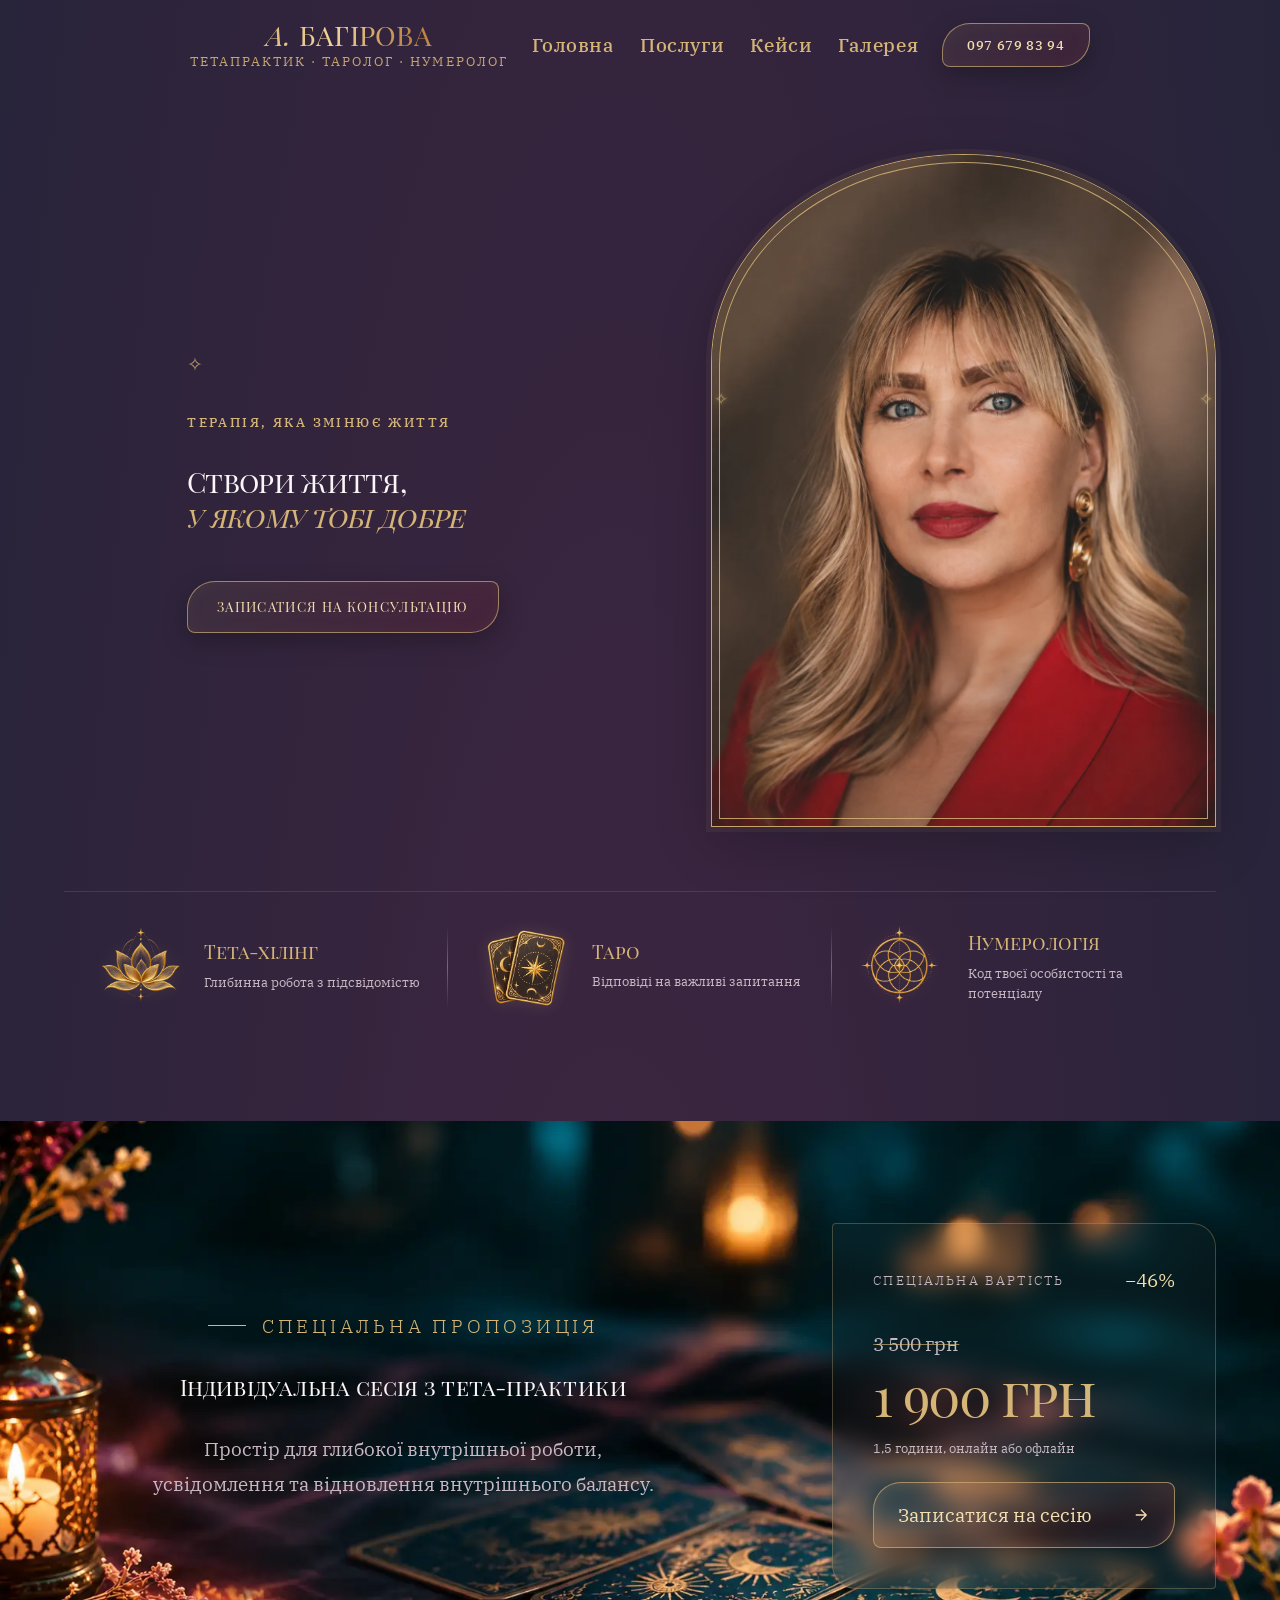
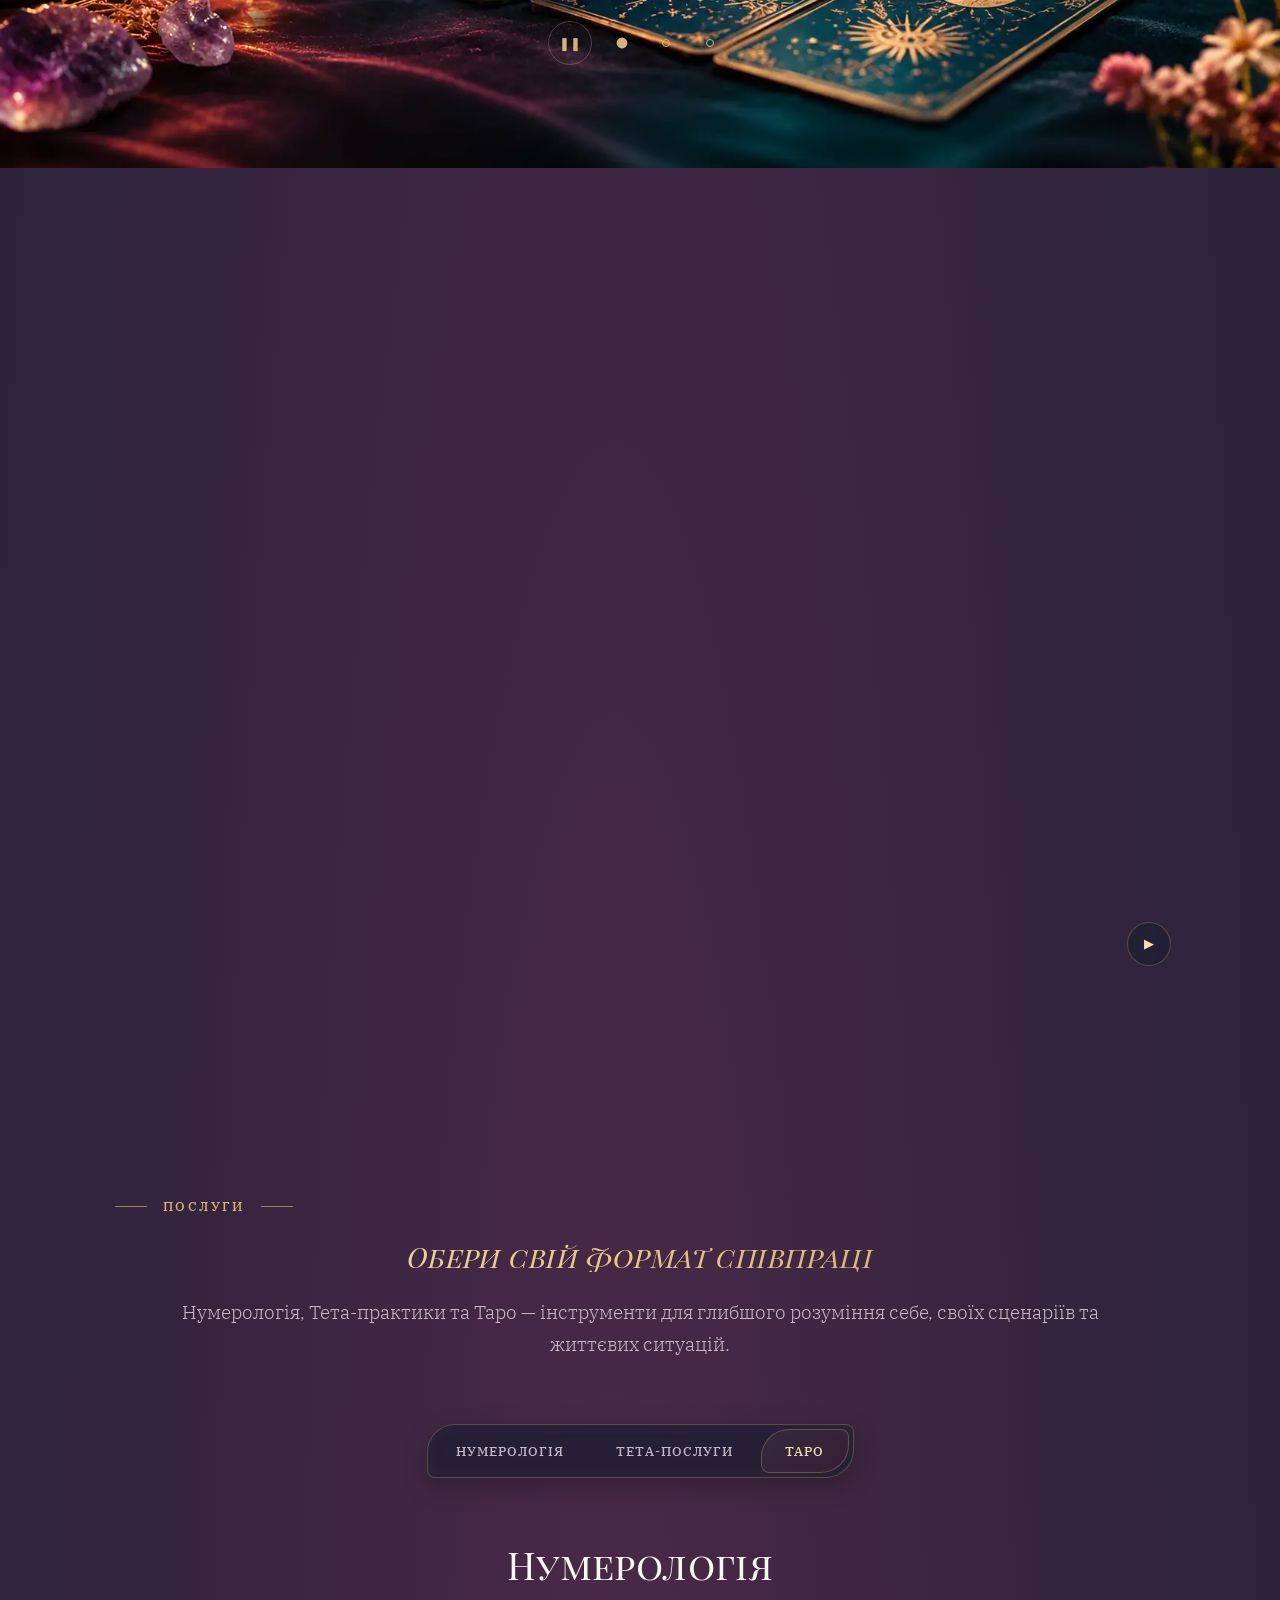
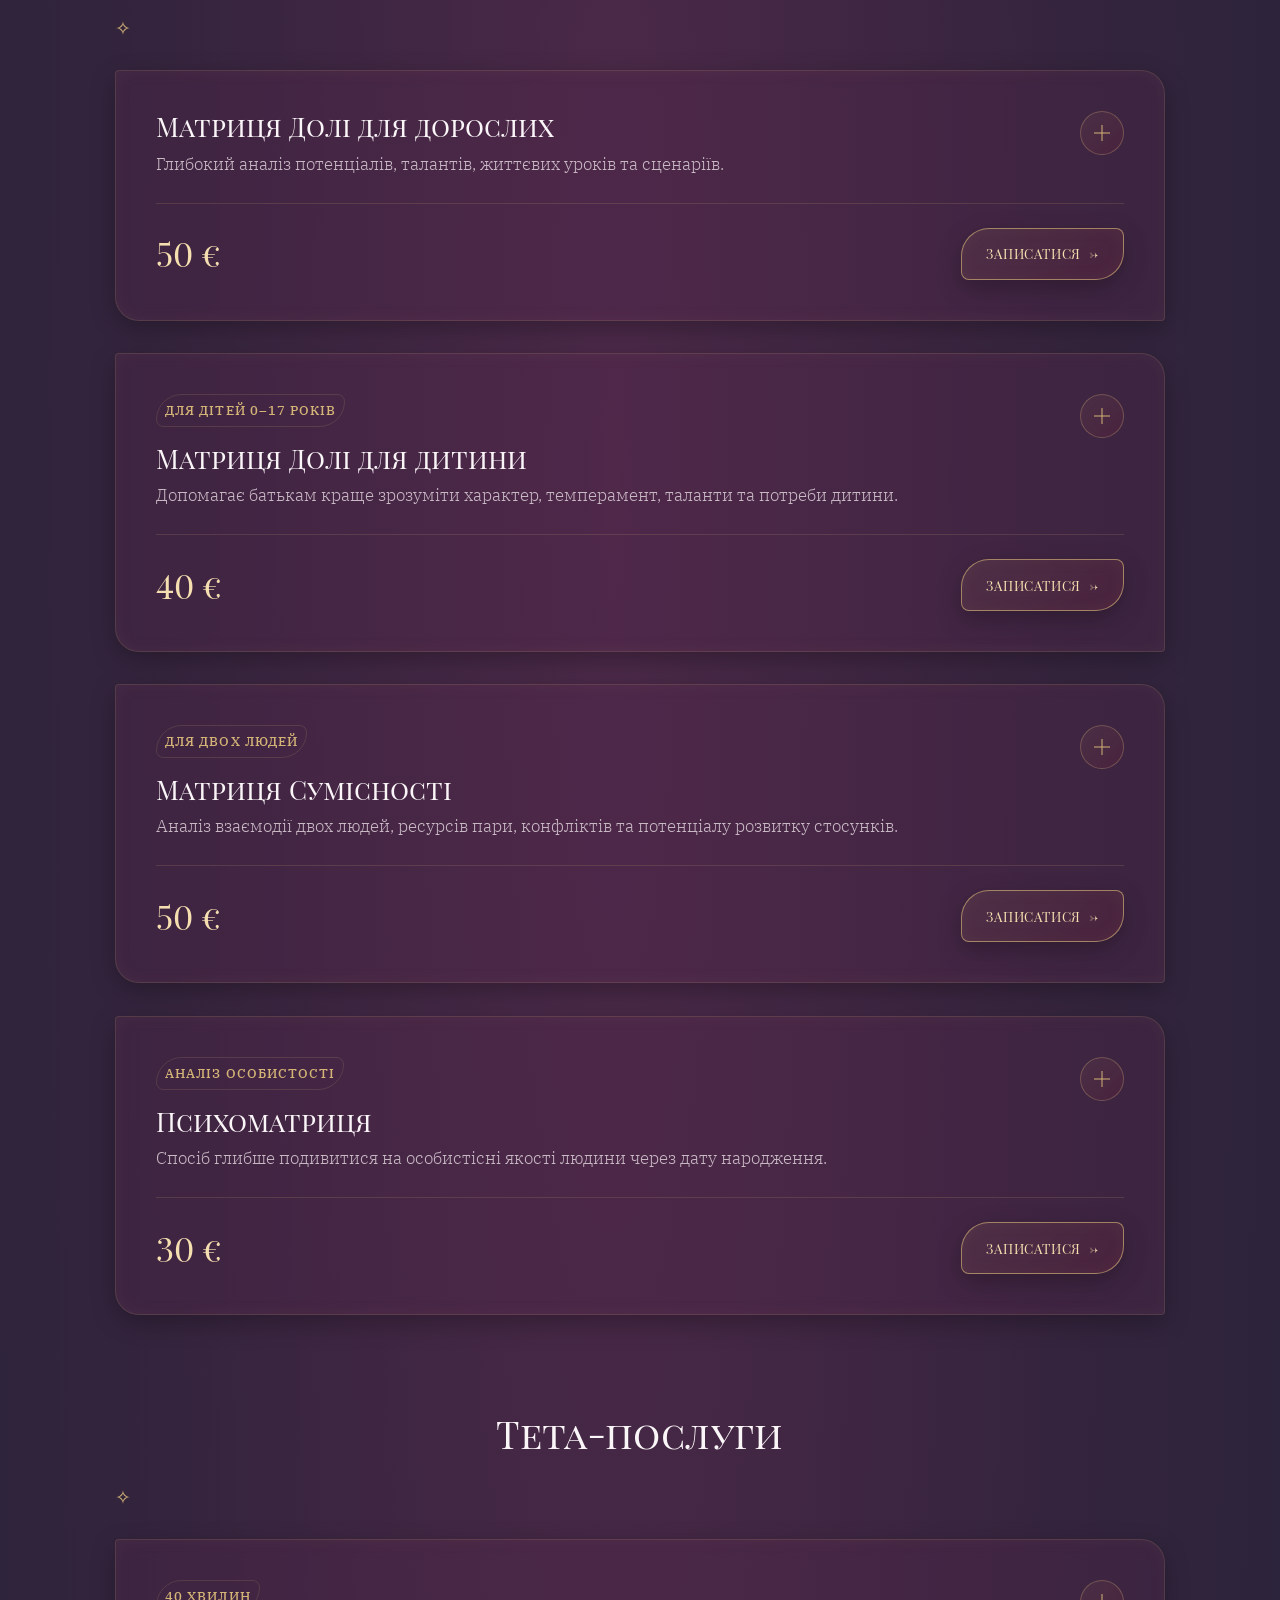
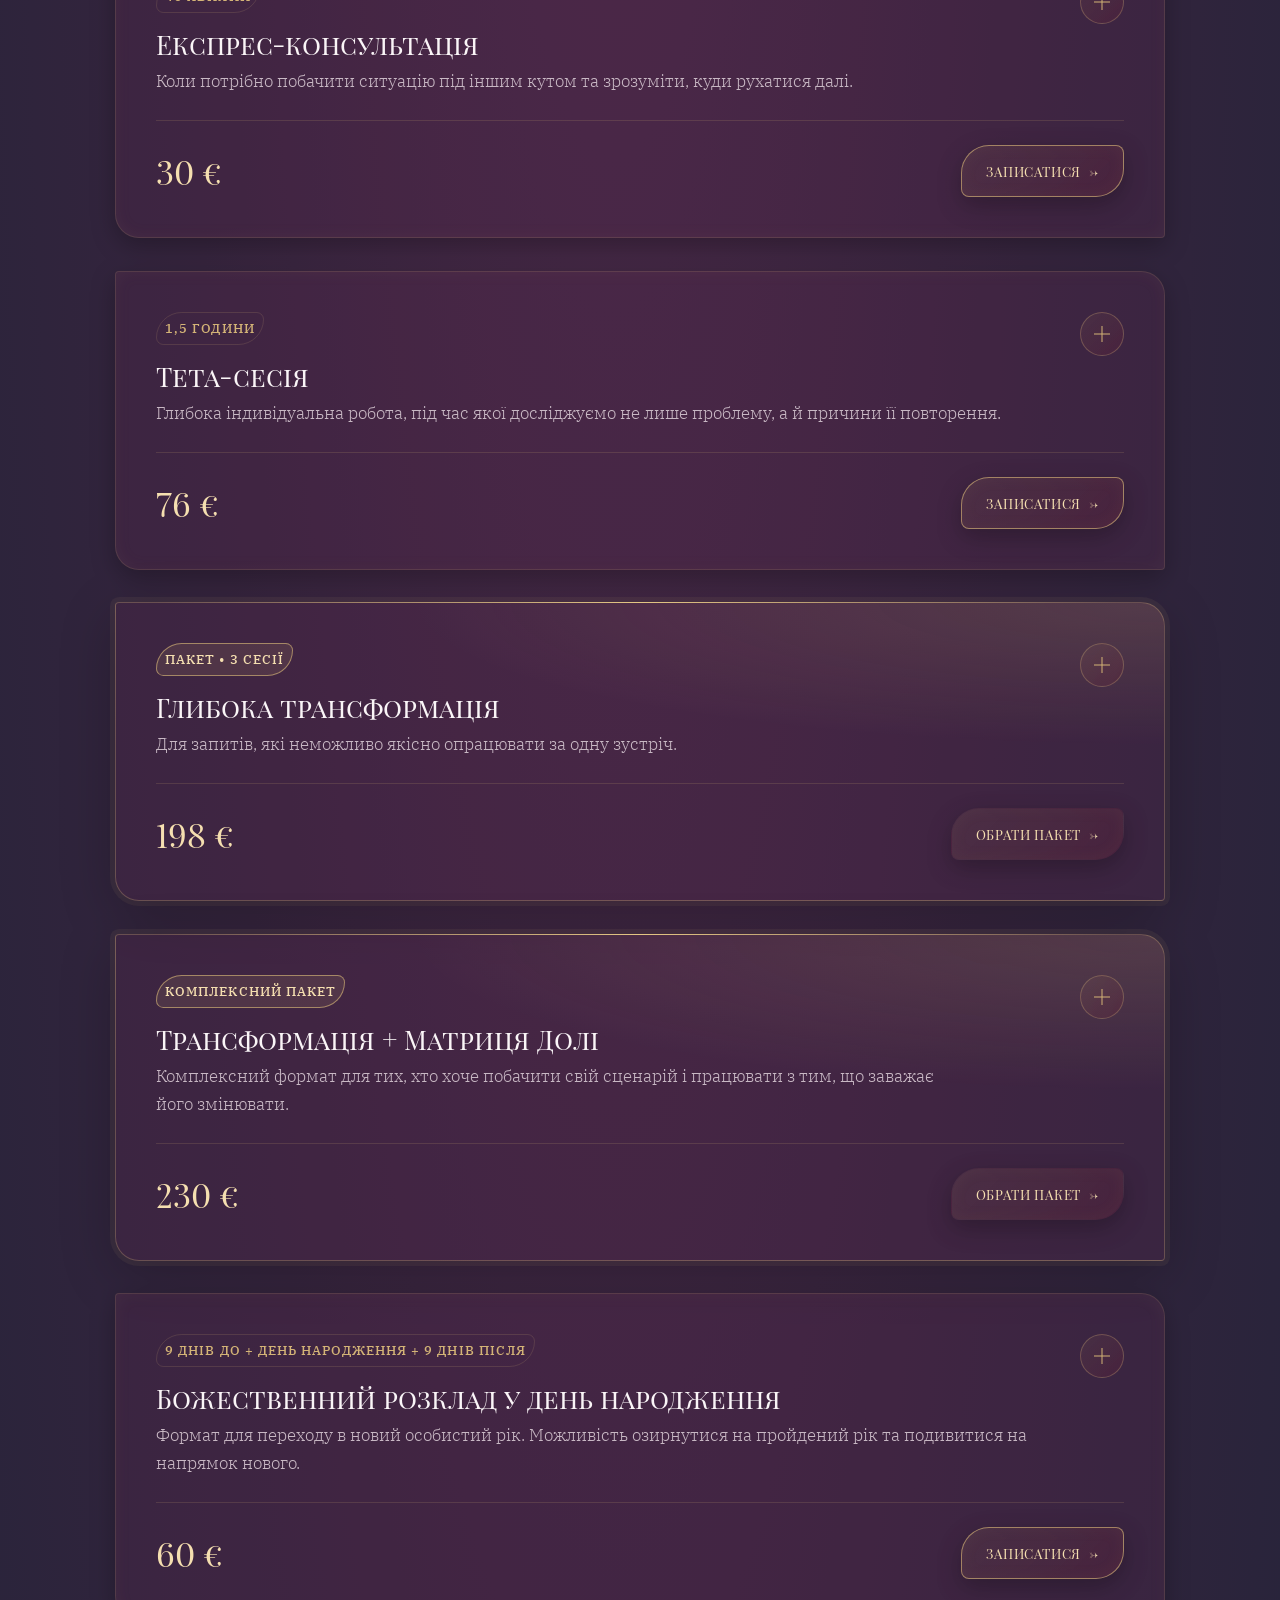
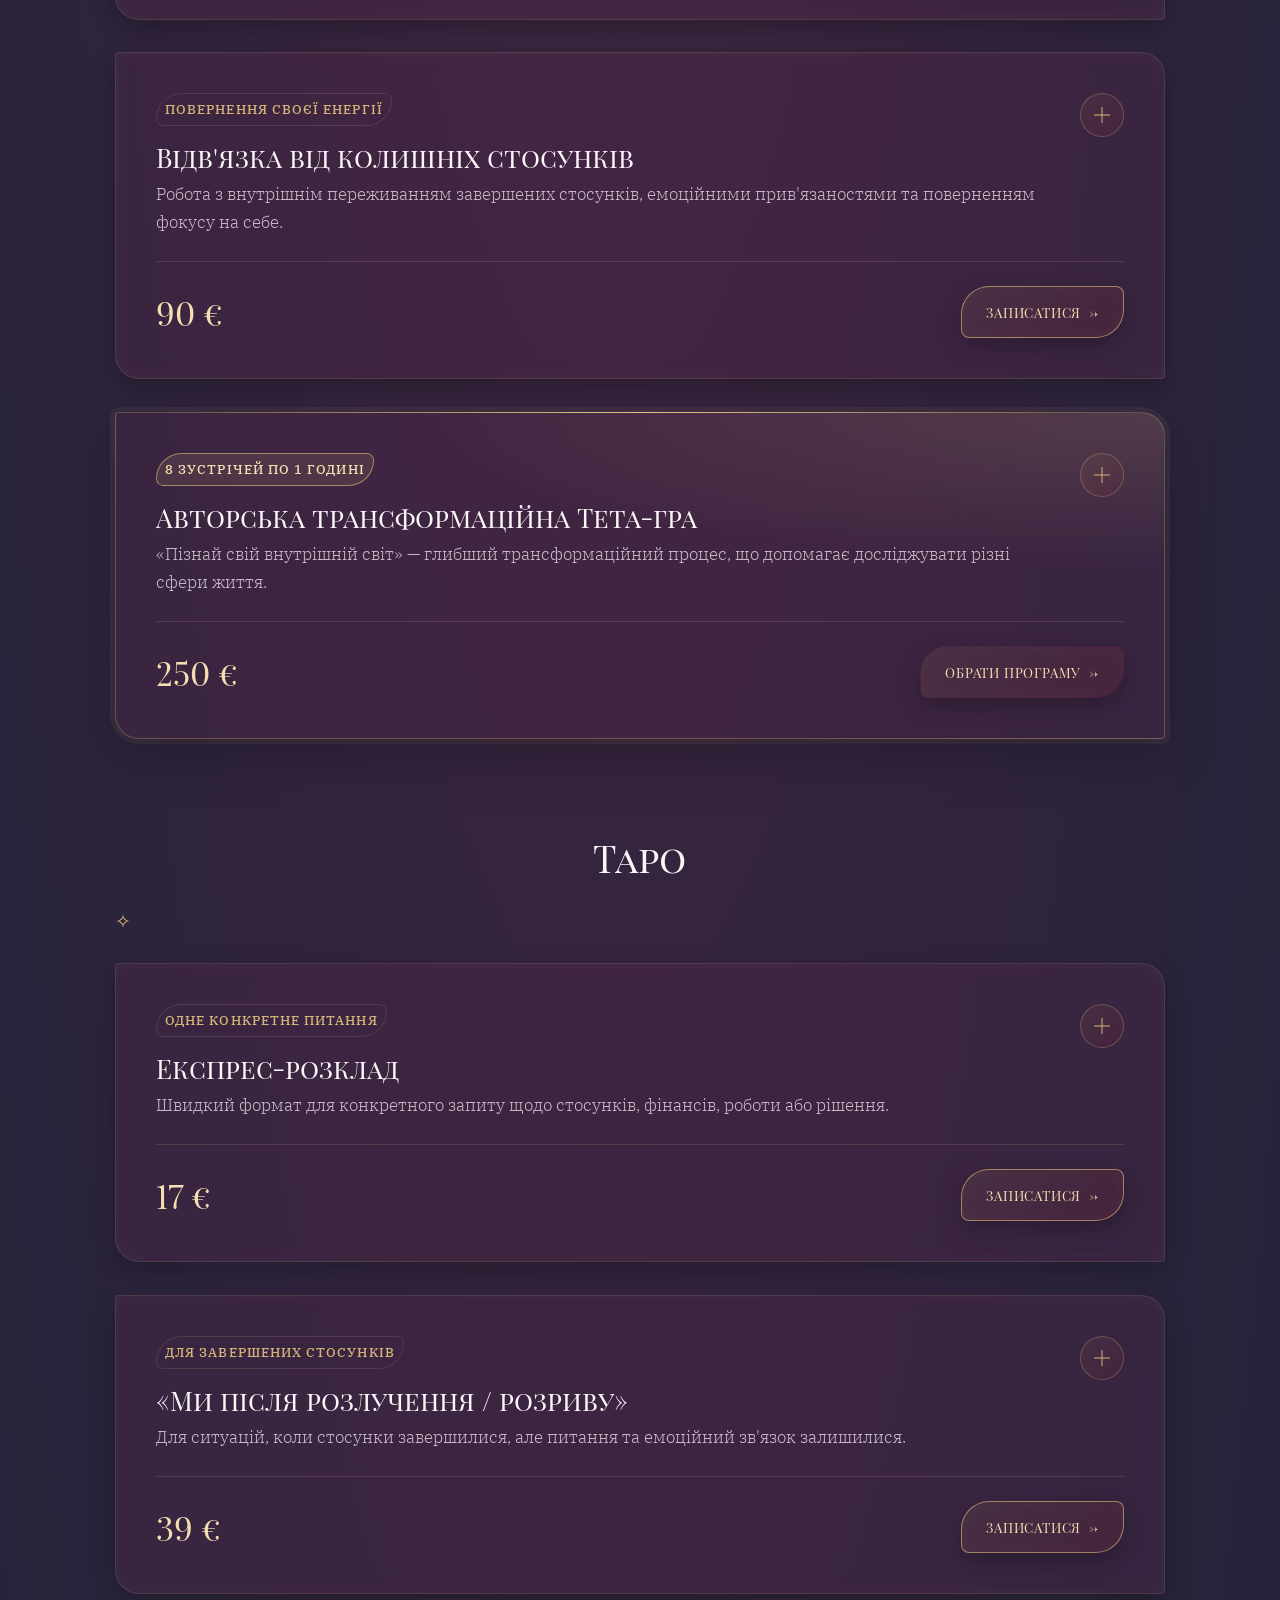
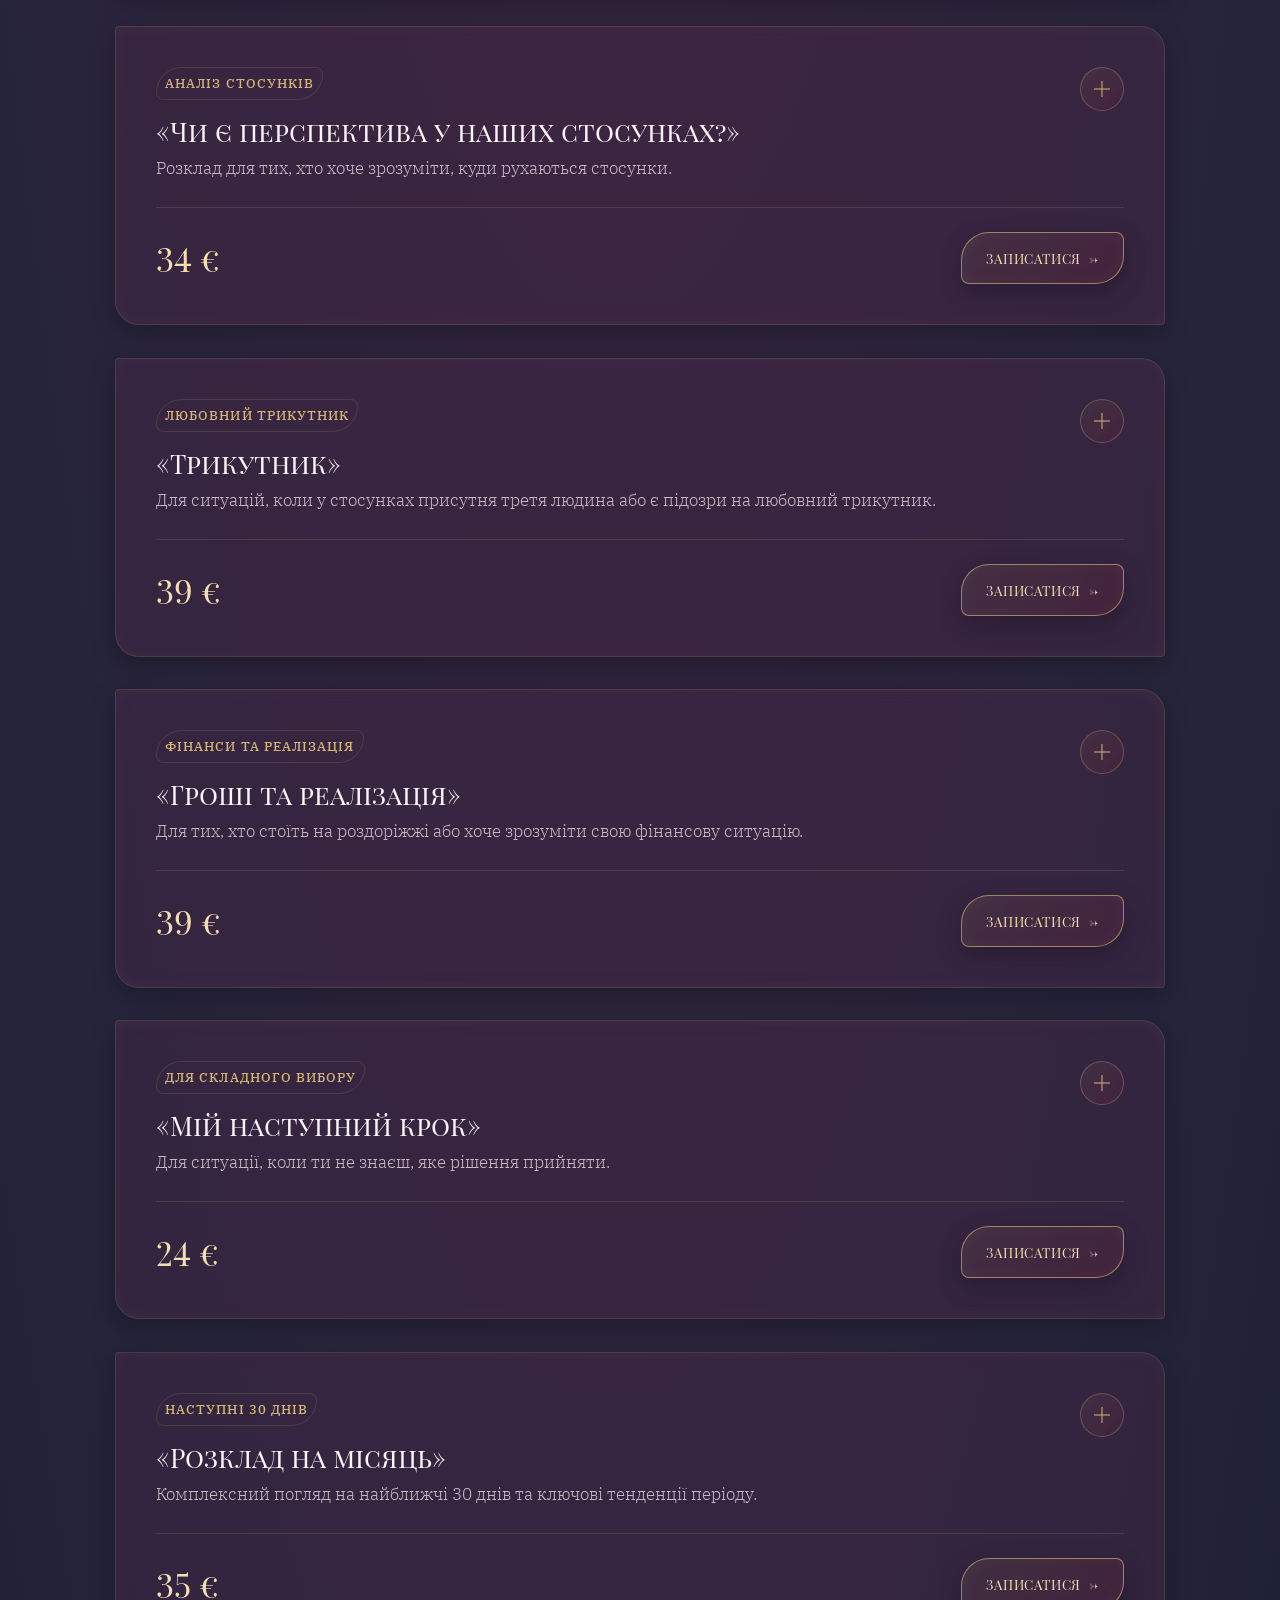
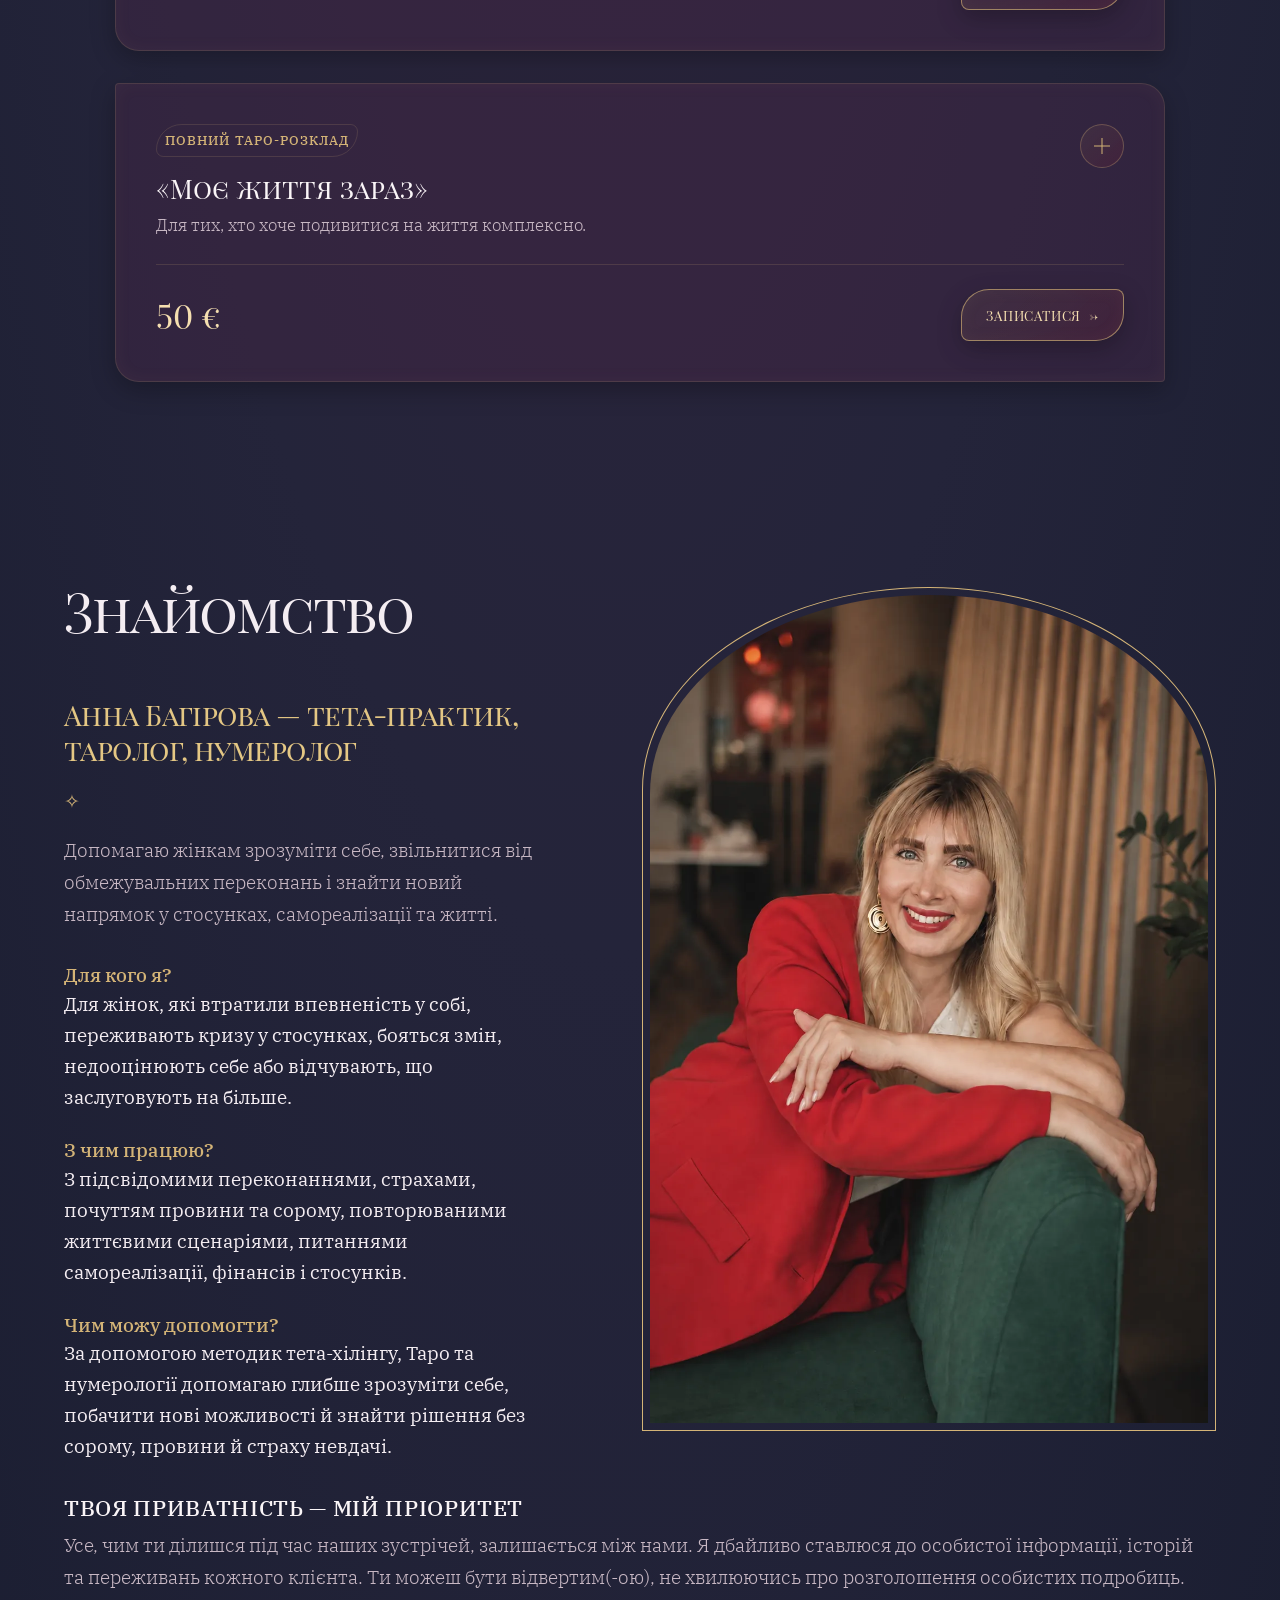
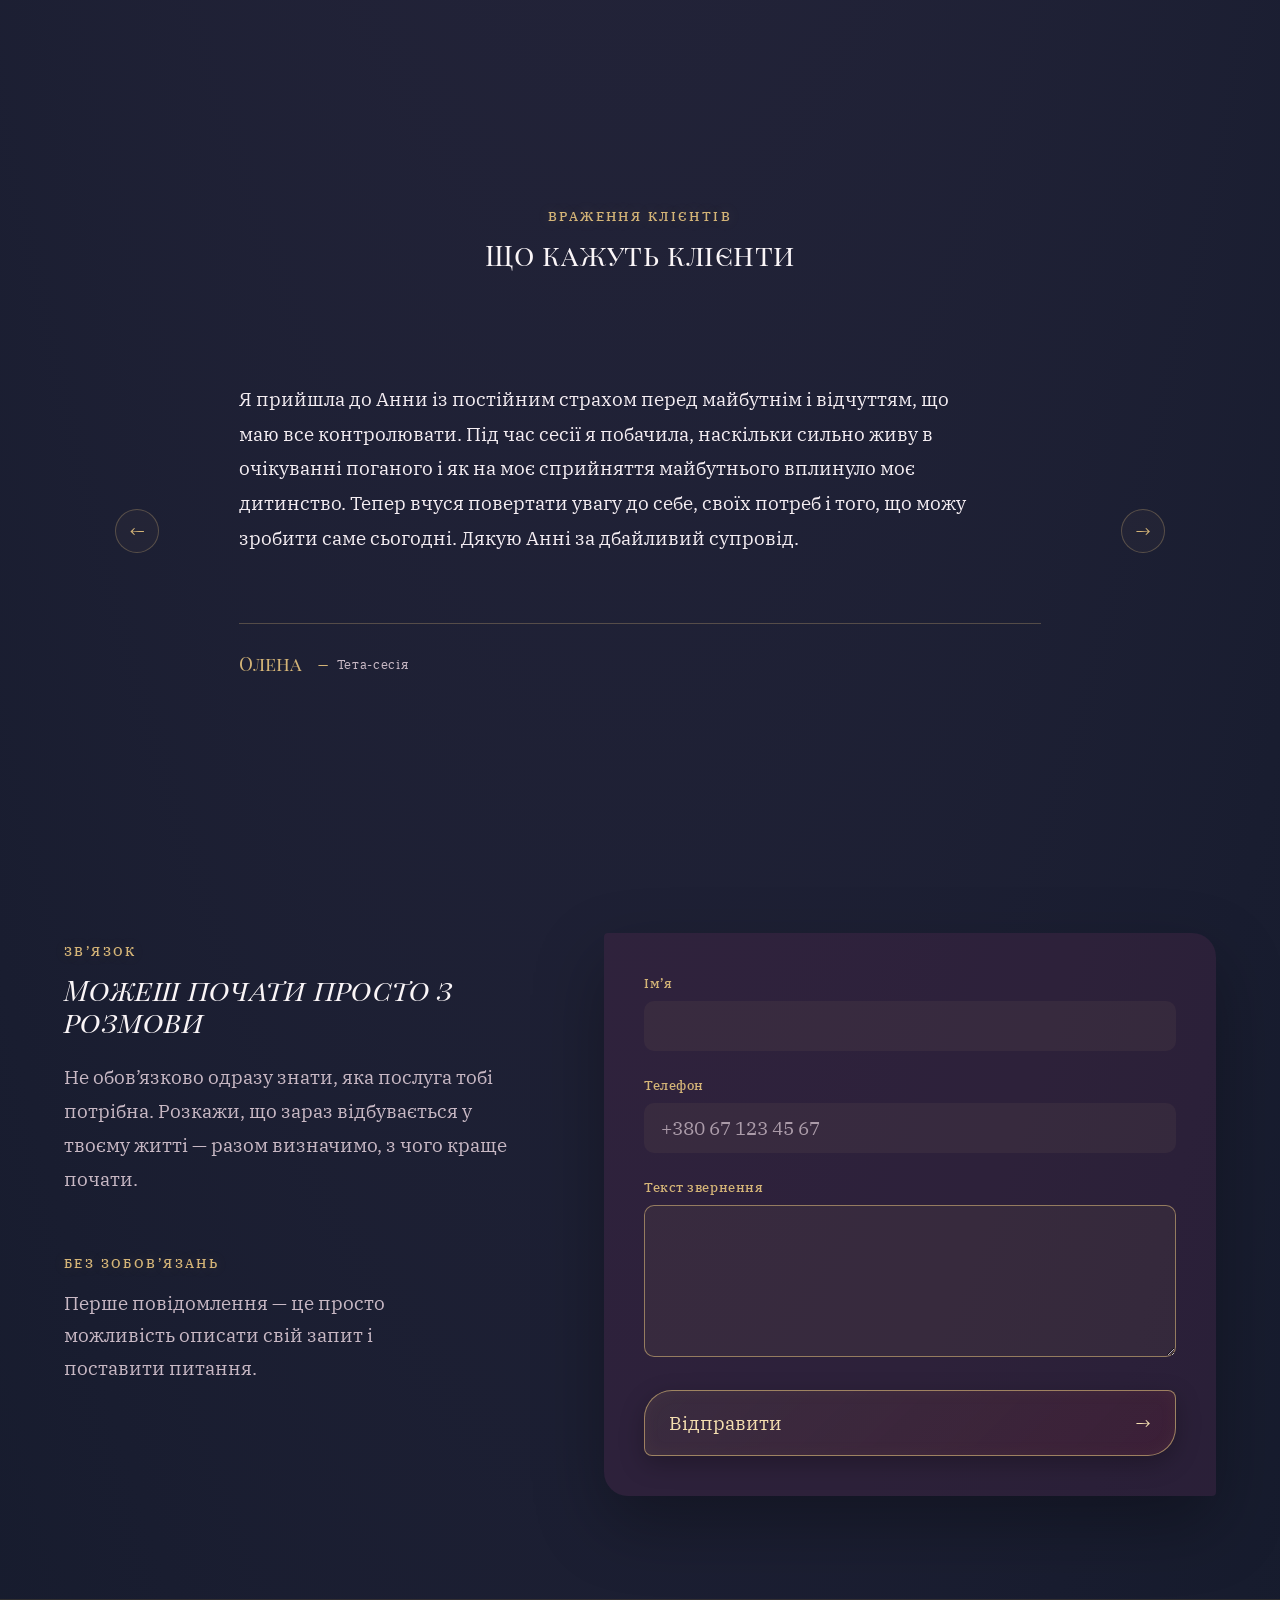
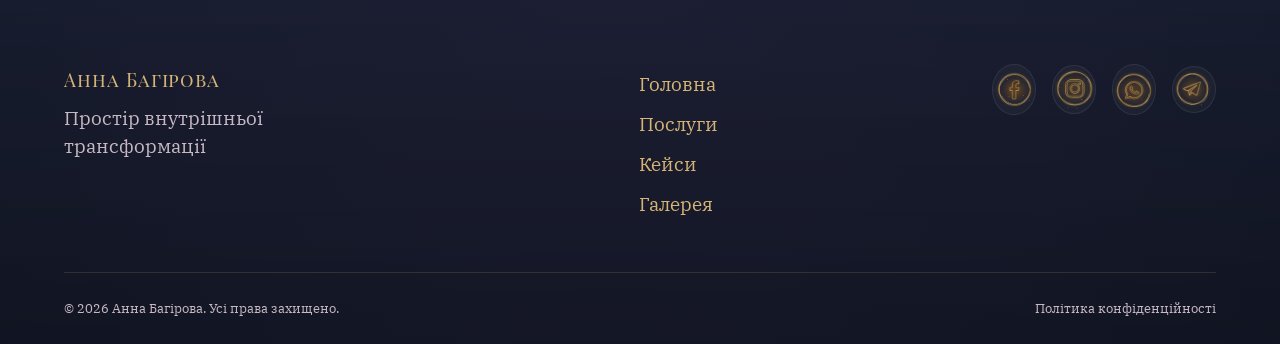
==== commit ff8bf73c: "fix: update site urls to GitHub Pages" ====
--- a/index.html
+++ b/index.html
@@ -11,23 +11,23 @@
     <title>Анна Багірова — тетапрактик, таролог, нумеролог</title>
     <meta name="description"
         content="Індивідуальні консультації від Анни Багірової: тета-хілінг, Таро, матриця долі та нумерологія. Звільніться від обмежувальних переконань і змініть своє життя на краще.">
-    <link rel="canonical" href="https://example.com/">
+    <link rel="canonical" href="https://nikolaieva7.github.io/teta/">
 
     <!-- Open Graph / Facebook / Telegram / Viber -->
     <meta property="og:type" content="website">
     <meta property="og:locale" content="uk_UA">
-    <meta property="og:url" content="https://example.com/">
+    <meta property="og:url" content="https://nikolaieva7.github.io/teta/">
     <meta property="og:title" content="Анна Багірова — тетапрактик, таролог, нумеролог">
     <meta property="og:description"
         content="Індивідуальні консультації, Таро, нумерологія та тета-практика. Створи життя, у якому тобі добре.">
-    <meta property="og:image" content="https://example.com/img/anna.teta_greatePhoto.webp">
+    <meta property="og:image" content="https://nikolaieva7.github.io/teta/img/anna.teta_greatePhoto.webp">
 
     <!-- Twitter Card -->
     <meta name="twitter:card" content="summary_large_image">
     <meta name="twitter:title" content="Анна Багірова — тетапрактик, таролог, нумеролог">
     <meta name="twitter:description"
         content="Індивідуальні сесії з тета-практики, Таро та нумерології для гармонії та внутрішнього балансу.">
-    <meta name="twitter:image" content="https://example.com/img/anna.teta_greatePhoto.webp">
+    <meta name="twitter:image" content="https://nikolaieva7.github.io/teta/img/anna.teta_greatePhoto.webp">
 
     <!-- Schema.org structured data (JSON-LD).
          Коли з'явиться Telegram — додай його адресу в "sameAs". -->
@@ -36,9 +36,9 @@
       "@context": "https://schema.org",
       "@type": "ProfessionalService",
       "name": "Анна Багірова — Тетапрактик, Таролог, Нумеролог",
-      "image": "https://example.com/img/anna.teta_greatePhoto.webp",
-      "@id": "https://example.com/#professional-service",
-      "url": "https://example.com/",
+      "image": "https://nikolaieva7.github.io/teta/img/anna.teta_greatePhoto.webp",
+      "@id": "https://nikolaieva7.github.io/teta/#professional-service",
+      "url": "https://nikolaieva7.github.io/teta/",
       "telephone": "+380976798394",
       "priceRange": "€€",
       "address": {
@@ -78,7 +78,7 @@
                     <li><a href="#hero">Головна</a></li>
                     <li><a href="#services">Послуги</a></li>
                     <li><a href="cases.html">Кейси</a></li>
-                    <li><a href="gallerySlade.html">Галерея</a></li>
+                    <li><a href="gallerySlide.html">Галерея</a></li>
                 </ul>
             </nav>
 
@@ -868,7 +868,7 @@
                     <li><a href="#hero">Головна</a></li>
                     <li><a href="#services">Послуги</a></li>
                     <li><a href="cases.html">Кейси</a></li>
-                    <li><a href="gallerySlade.html">Галерея</a></li>
+                    <li><a href="gallerySlide.html">Галерея</a></li>
                 </ul>
             </nav>
 
